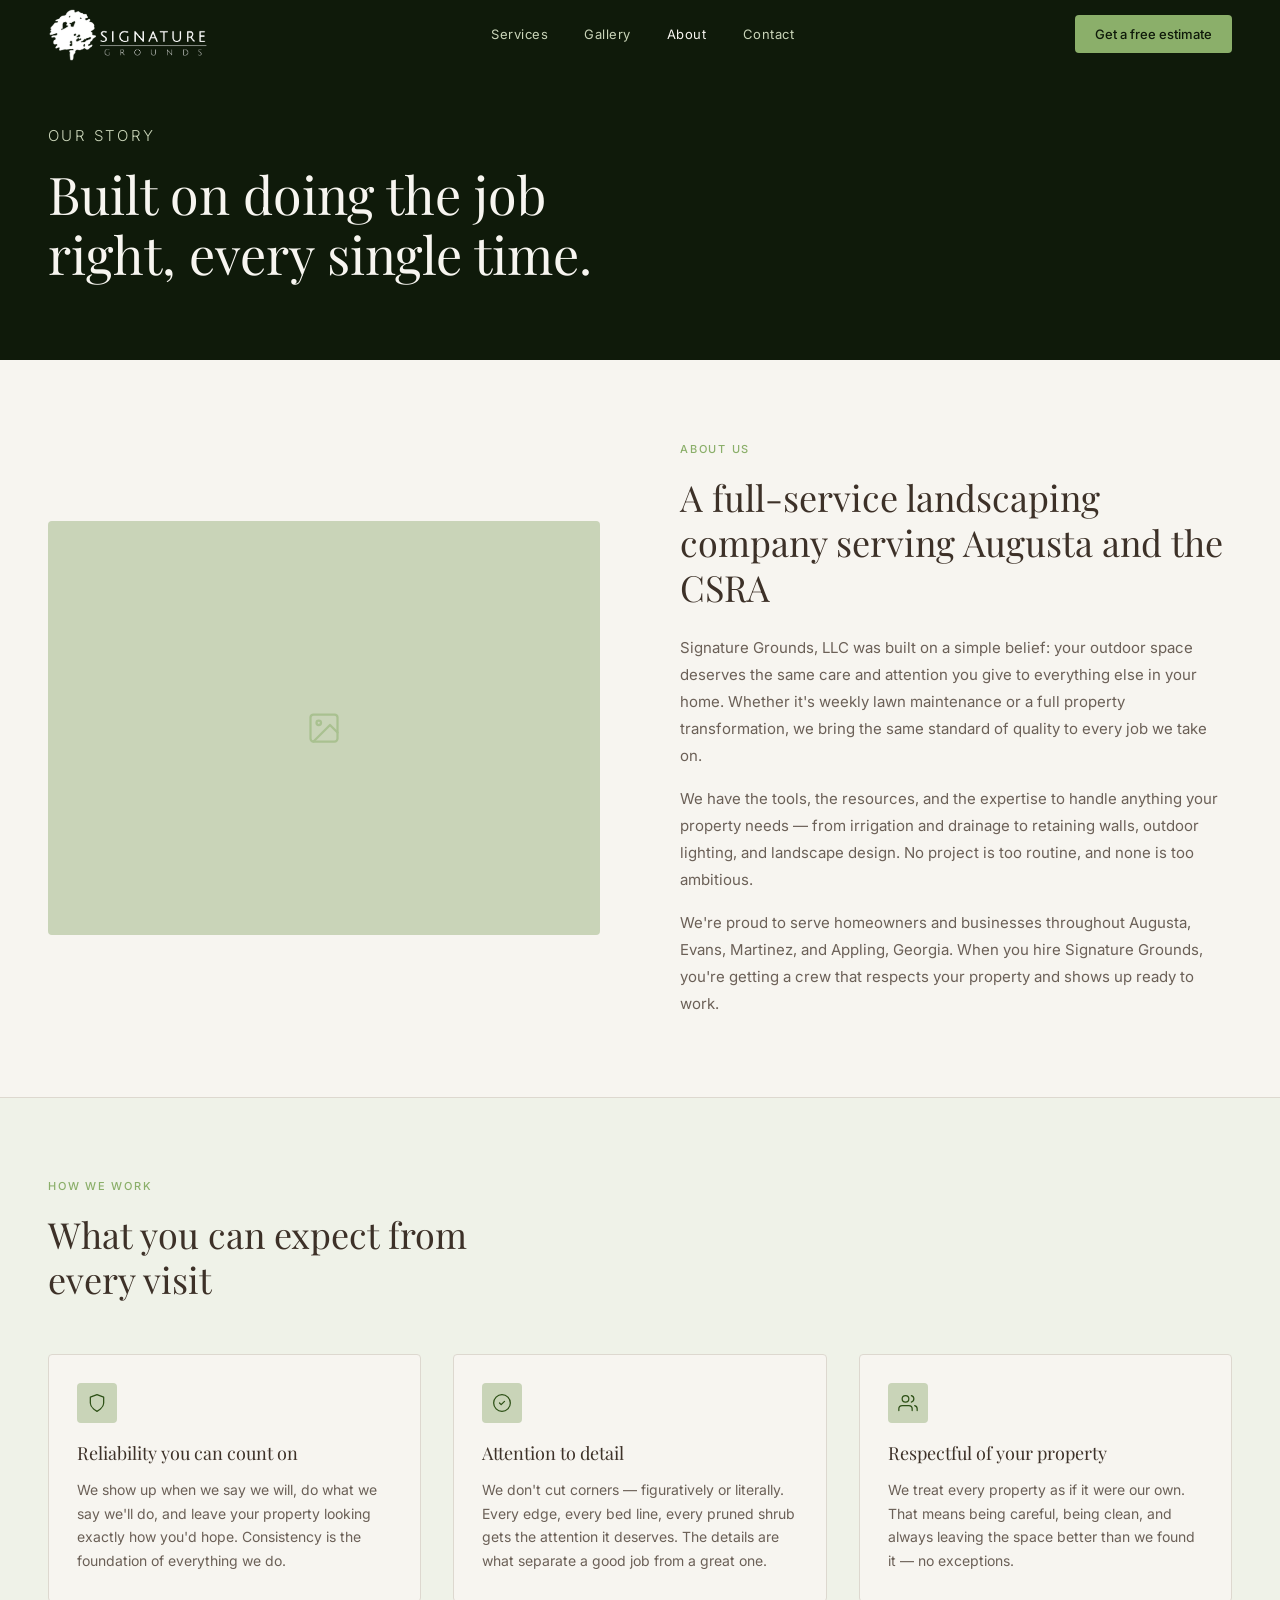
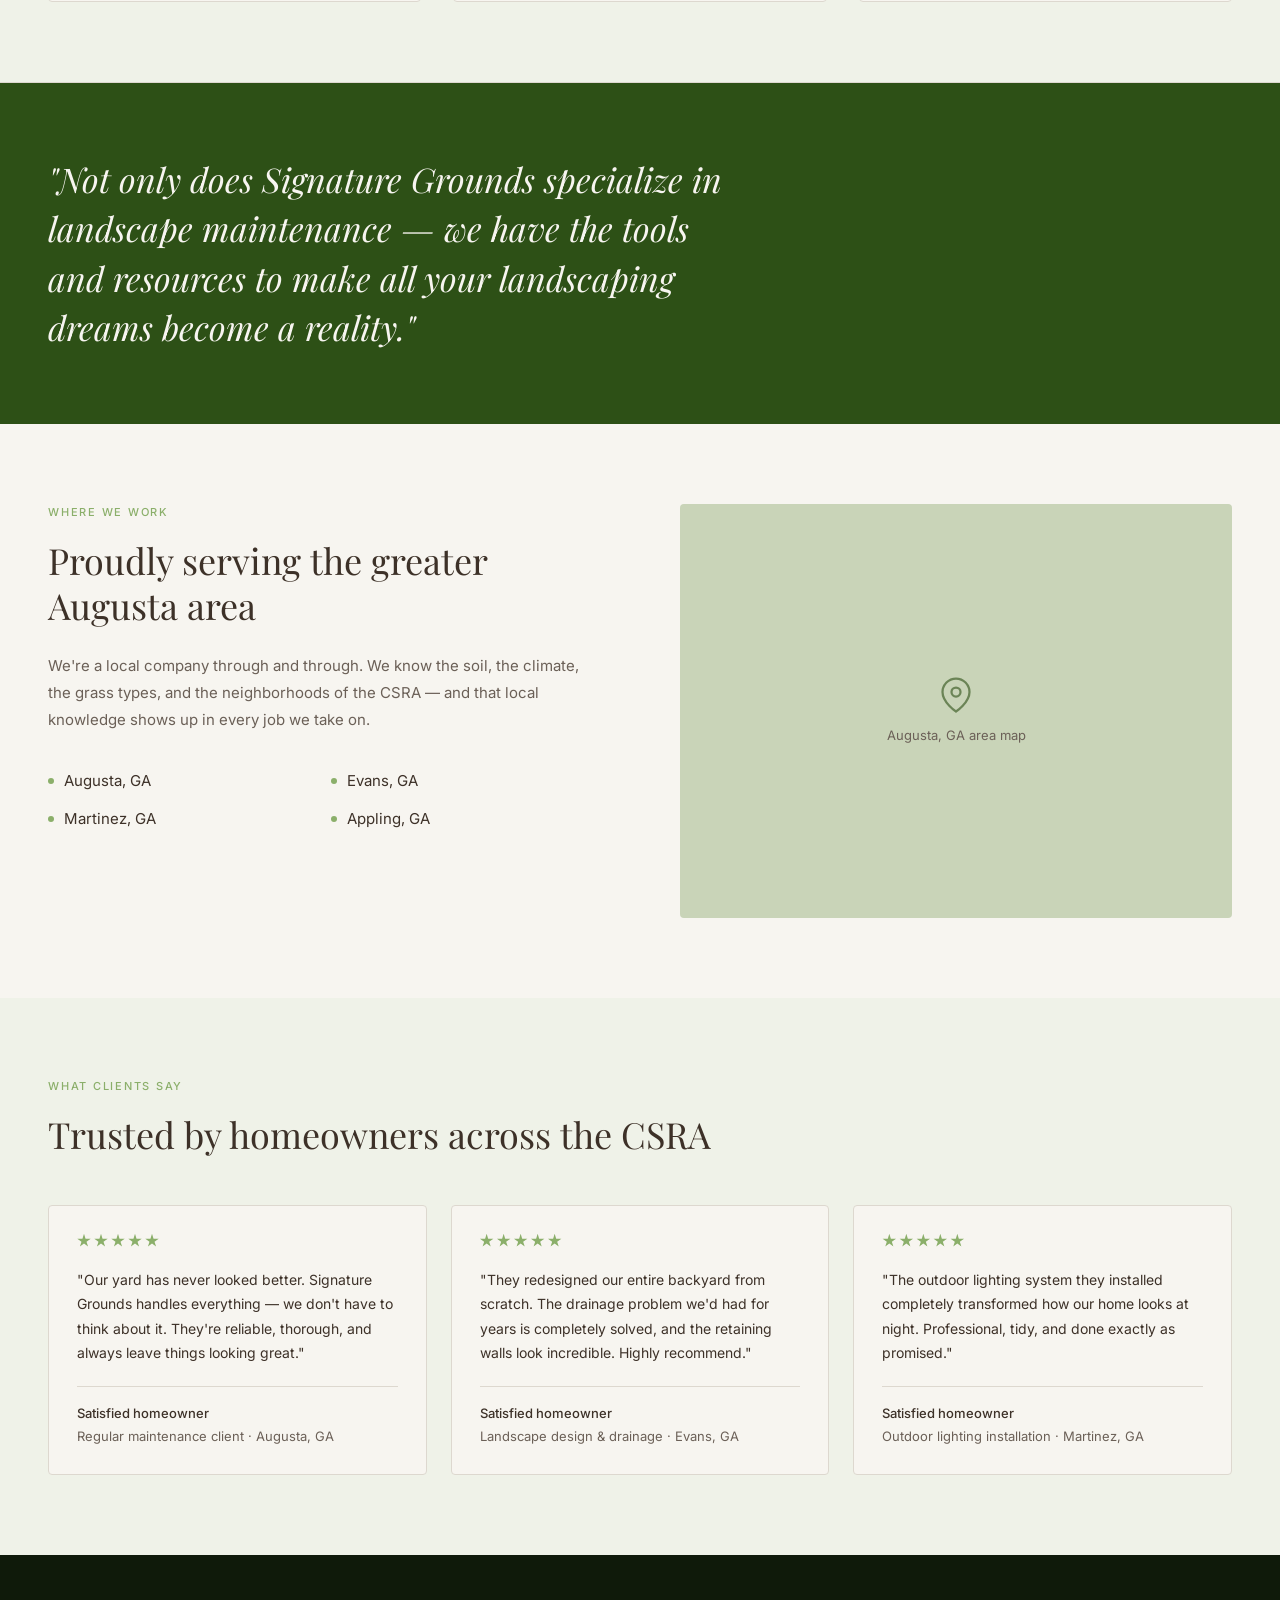
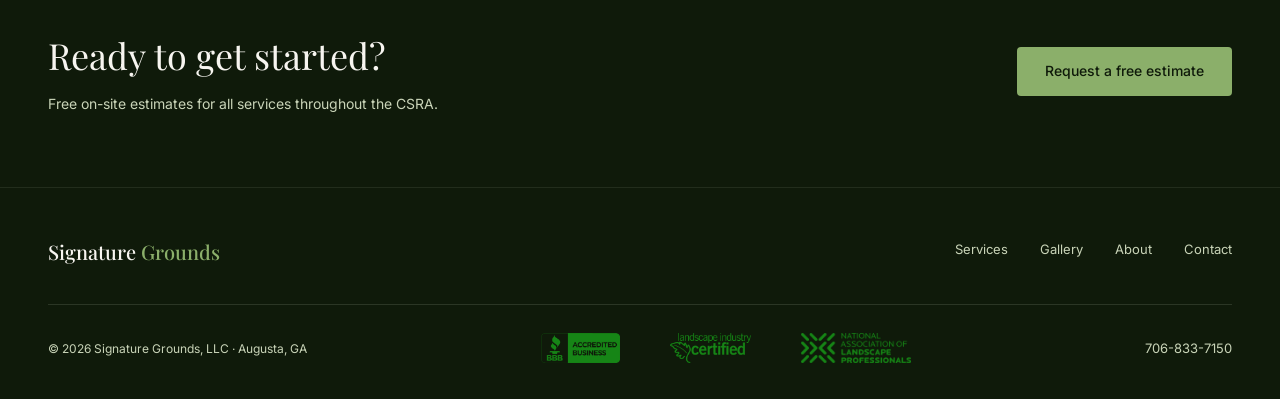
==== about.html @ cd261392 "Updated logo" ====
<!DOCTYPE html>
<html lang="en">
  <head>
    <meta charset="UTF-8" />
    <meta name="viewport" content="width=device-width, initial-scale=1.0" />
    <meta name="description" content="Learn about Signature Grounds LLC — a full-service landscaping company serving Augusta, Evans, Martinez, and Appling, GA." />
    <title>About — Signature Grounds, LLC</title>
    <link rel="preconnect" href="https://fonts.googleapis.com" />
    <link rel="preconnect" href="https://fonts.gstatic.com" crossorigin />
    <link href="https://fonts.googleapis.com/css2?family=Playfair+Display:wght@400;500;600&family=Inter:wght@300;400;500&display=swap" rel="stylesheet" />
    <link rel="stylesheet" href="styles/main.css" />
  </head>
  <body>

  <nav class="nav" aria-label="Main navigation">
    <a href="index.html" class="nav-logo"><img src="images/logo-v4.png" alt="Signature Grounds"></a>
    <ul class="nav-links">
      <li><a href="services.html">Services</a></li>
      <li><a href="gallery.html">Gallery</a></li>
      <li><a href="about.html" aria-current="page">About</a></li>
      <li><a href="contact.html">Contact</a></li>
    </ul>
    <a href="contact.html" class="nav-cta">Get a free estimate</a>
    <button class="nav-mobile-toggle" aria-label="Open menu">
      <span></span><span></span><span></span>
    </button>
  </nav>

  <header class="page-header">
    <p class="page-header-eyebrow">Our story</p>
    <h1>Built on doing the job right, every single time.</h1>
  </header>

  <main>

    <!-- INTRO -->
    <div class="intro-split">
      <!-- Replace with a real team or property photo -->
      <div class="intro-photo" aria-label="Signature Grounds team photo placeholder">
        <svg viewBox="0 0 24 24"><rect x="3" y="3" width="18" height="18" rx="2"/><circle cx="8.5" cy="8.5" r="1.5"/><path d="m21 15-5-5L5 21"/></svg>
      </div>
      <div class="intro-text">
        <p class="eyebrow">About us</p>
        <h2>A full-service landscaping company serving Augusta and the CSRA</h2>
        <p>Signature Grounds, LLC was built on a simple belief: your outdoor space deserves the same care and attention you give to everything else in your home. Whether it's weekly lawn maintenance or a full property transformation, we bring the same standard of quality to every job we take on.</p>
        <p>We have the tools, the resources, and the expertise to handle anything your property needs — from irrigation and drainage to retaining walls, outdoor lighting, and landscape design. No project is too routine, and none is too ambitious.</p>
        <p>We're proud to serve homeowners and businesses throughout Augusta, Evans, Martinez, and Appling, Georgia. When you hire Signature Grounds, you're getting a crew that respects your property and shows up ready to work.</p>
      </div>
    </div>

    <!-- VALUES -->
    <section class="values-section" aria-labelledby="values-title">
      <p class="values-eyebrow">How we work</p>
      <h2 class="values-title" id="values-title">What you can expect from every visit</h2>
      <div class="values-grid">
        <div class="value-card">
          <div class="value-icon" aria-hidden="true">
            <svg viewBox="0 0 24 24"><path d="M12 22s8-4 8-10V5l-8-3-8 3v7c0 6 8 10 8 10z"/></svg>
          </div>
          <h3 class="value-title">Reliability you can count on</h3>
          <p class="value-desc">We show up when we say we will, do what we say we'll do, and leave your property looking exactly how you'd hope. Consistency is the foundation of everything we do.</p>
        </div>
        <div class="value-card">
          <div class="value-icon" aria-hidden="true">
            <svg viewBox="0 0 24 24"><circle cx="12" cy="12" r="10"/><path d="m9 12 2 2 4-4"/></svg>
          </div>
          <h3 class="value-title">Attention to detail</h3>
          <p class="value-desc">We don't cut corners — figuratively or literally. Every edge, every bed line, every pruned shrub gets the attention it deserves. The details are what separate a good job from a great one.</p>
        </div>
        <div class="value-card">
          <div class="value-icon" aria-hidden="true">
            <svg viewBox="0 0 24 24"><path d="M17 21v-2a4 4 0 0 0-4-4H5a4 4 0 0 0-4 4v2"/><circle cx="9" cy="7" r="4"/><path d="M23 21v-2a4 4 0 0 0-3-3.87"/><path d="M16 3.13a4 4 0 0 1 0 7.75"/></svg>
          </div>
          <h3 class="value-title">Respectful of your property</h3>
          <p class="value-desc">We treat every property as if it were our own. That means being careful, being clean, and always leaving the space better than we found it — no exceptions.</p>
        </div>
      </div>
    </section>

    <!-- PULL QUOTE -->
    <div class="pull-quote">
      <blockquote>
        "Not only does Signature Grounds specialize in landscape maintenance — we have the tools and resources to make all your landscaping dreams become a reality."
      </blockquote>
    </div>

    <!-- SERVICE AREA -->
    <section class="area-section" aria-labelledby="area-title">
      <div>
        <p class="area-eyebrow">Where we work</p>
        <h2 class="area-title" id="area-title">Proudly serving the greater Augusta area</h2>
        <p class="area-body">We're a local company through and through. We know the soil, the climate, the grass types, and the neighborhoods of the CSRA — and that local knowledge shows up in every job we take on.</p>
        <ul class="area-list" aria-label="Service areas">
          <li><span class="area-dot" aria-hidden="true"></span>Augusta, GA</li>
          <li><span class="area-dot" aria-hidden="true"></span>Evans, GA</li>
          <li><span class="area-dot" aria-hidden="true"></span>Martinez, GA</li>
          <li><span class="area-dot" aria-hidden="true"></span>Appling, GA</li>
        </ul>
      </div>
      <!-- Replace with a real embedded Google Map or map image -->
      <div class="map-placeholder" aria-label="Service area map placeholder">
        <svg viewBox="0 0 24 24"><path d="M21 10c0 7-9 13-9 13s-9-6-9-13a9 9 0 0 1 18 0z"/><circle cx="12" cy="10" r="3"/></svg>
        <p>Augusta, GA area map</p>
      </div>
    </section>

    <!-- TESTIMONIALS -->
    <section class="testimonials-section" aria-labelledby="testimonials-title">
      <p class="testimonials-eyebrow">What clients say</p>
      <h2 class="testimonials-title" id="testimonials-title">Trusted by homeowners across the CSRA</h2>
      <div class="testimonials-grid">
        <article class="testimonial-card">
          <div class="testimonial-stars" aria-label="5 stars">
            <span class="star" aria-hidden="true"></span>
            <span class="star" aria-hidden="true"></span>
            <span class="star" aria-hidden="true"></span>
            <span class="star" aria-hidden="true"></span>
            <span class="star" aria-hidden="true"></span>
          </div>
          <p class="testimonial-quote">"Our yard has never looked better. Signature Grounds handles everything — we don't have to think about it. They're reliable, thorough, and always leave things looking great."</p>
          <div class="testimonial-attr">
            <strong>Satisfied homeowner</strong>
            Regular maintenance client · Augusta, GA
          </div>
        </article>
        <article class="testimonial-card">
          <div class="testimonial-stars" aria-label="5 stars">
            <span class="star" aria-hidden="true"></span>
            <span class="star" aria-hidden="true"></span>
            <span class="star" aria-hidden="true"></span>
            <span class="star" aria-hidden="true"></span>
            <span class="star" aria-hidden="true"></span>
          </div>
          <p class="testimonial-quote">"They redesigned our entire backyard from scratch. The drainage problem we'd had for years is completely solved, and the retaining walls look incredible. Highly recommend."</p>
          <div class="testimonial-attr">
            <strong>Satisfied homeowner</strong>
            Landscape design &amp; drainage · Evans, GA
          </div>
        </article>
        <article class="testimonial-card">
          <div class="testimonial-stars" aria-label="5 stars">
            <span class="star" aria-hidden="true"></span>
            <span class="star" aria-hidden="true"></span>
            <span class="star" aria-hidden="true"></span>
            <span class="star" aria-hidden="true"></span>
            <span class="star" aria-hidden="true"></span>
          </div>
          <p class="testimonial-quote">"The outdoor lighting system they installed completely transformed how our home looks at night. Professional, tidy, and done exactly as promised."</p>
          <div class="testimonial-attr">
            <strong>Satisfied homeowner</strong>
            Outdoor lighting installation · Martinez, GA
          </div>
        </article>
      </div>
    </section>

  </main>

  <div class="cta-strip">
    <div>
      <h2>Ready to get started?</h2>
      <p>Free on-site estimates for all services throughout the CSRA.</p>
    </div>
    <a href="contact.html" class="btn-primary">Request a free estimate</a>
  </div>

  <!-- FOOTER -->
  <footer>
    <div class="footer-top">
      <a href="index.html" class="footer-logo">Signature <span>Grounds</span></a>
      <ul class="footer-links">
        <li><a href="services.html">Services</a></li>
        <li><a href="gallery.html">Gallery</a></li>
        <li><a href="about.html">About</a></li>
        <li><a href="contact.html">Contact</a></li>
      </ul>
    </div>
    <div class="footer-bottom">
      <p class="footer-copy">© <span id="copyright-year">2026</span> Signature Grounds, LLC · Augusta, GA</p>
      <div class="footer-badges">
        <a href="http://www.bbb.org" target="_blank"><img src="images/accreditations/bbb-logo.png" alt="BBB Accredited Business"></a>
        <a href="https://www.landscapeprofessionals.org" target="_blank"><img src="images/accreditations/landscape-industry-certified-logo.png" alt="Landscape Industry Certified"></a>
        <a href="https://clca.org/certification-center/landscape-industry-certification" target="_blank"><img src="images/accreditations/national-landscape-logo.png" alt="National Association of Landscape Professionals"></a>
      </div>
      <a href="tel:7068337150" class="footer-phone">706-833-7150</a>
    </div>
  </footer>
  <script src="js/main.js"></script>
</body>
</html>
---- styles/main.css ----
/* ── RESET ── */
*, *::before, *::after { box-sizing: border-box; margin: 0; padding: 0; }

/* ── VARIABLES ── */
:root {
  --forest:     #0F1A0A;
  --green:      #2D5016;
  --sage:       #8BAF6A;
  --pale:       #C9D4B8;
  --warm-white: #F7F5F0;
  --bark:       #3D3128;
  --muted:      #6B6057;
  --border:     #DDD8CF;
  --surface:    #EFF2E8;
  --error:      #9B2C2C;
  --error-bg:   #FFF5F5;
}

/* ── BASE ── */
html {
  scroll-behavior: smooth;
}

body {
  font-family: 'Inter', sans-serif;
  background: var(--warm-white);
  color: var(--bark);
  font-size: 16px;
  line-height: 1.6;
  -webkit-font-smoothing: antialiased;
}

/* ── NAV ── */
.nav {
  background: var(--forest);
  display: flex;
  justify-content: space-between;
  align-items: center;
  padding: 0 48px;
  height: 68px;
  position: sticky;
  top: 0;
  z-index: 100;
}

.nav-logo {
  margin-top: 10px;
}

.nav-logo img {
  height: 60px;
}

.nav-logo span { color: var(--sage); }

.nav-links {
  display: flex;
  gap: 36px;
  list-style: none;
}

/* Hide nav links on mobile */
@media (max-width: 960px) {
  .nav-links {
    display: none;
  }
}

.nav-links a {
  font-size: 13px;
  font-weight: 400;
  color: var(--pale);
  text-decoration: none;
  letter-spacing: 0.04em;
  transition: color 0.2s;
}
.nav-links a:hover,
.nav-links a[aria-current="page"] { color: var(--warm-white); }

.nav-cta {
  font-family: 'Inter', sans-serif;
  font-size: 13px;
  font-weight: 500;
  color: var(--forest);
  background: var(--sage);
  border: none;
  border-radius: 4px;
  padding: 9px 20px;
  cursor: pointer;
  text-decoration: none;
  transition: background 0.2s;
}
.nav-cta:hover { background: var(--pale); }

.nav-mobile-toggle {
  display: none;
  background: none;
  border: none;
  cursor: pointer;
  padding: 4px;
}
.nav-mobile-toggle span {
  display: block;
  width: 22px;
  height: 1.5px;
  background: var(--warm-white);
  margin: 5px 0;
  transition: all 0.2s;
}

/* ── BUTTONS ── */
.btn-primary {
  display: inline-block;
  font-family: 'Inter', sans-serif;
  font-size: 14px;
  font-weight: 500;
  color: var(--forest);
  background: var(--sage);
  border: none;
  border-radius: 4px;
  padding: 13px 28px;
  cursor: pointer;
  text-decoration: none;
  transition: background 0.2s;
  flex-shrink: 0;
}
.btn-primary:hover { background: var(--pale); }

.btn-ghost {
  display: inline-block;
  font-family: 'Inter', sans-serif;
  font-size: 14px;
  font-weight: 400;
  color: var(--pale);
  background: transparent;
  border: 1px solid rgba(201,212,184,0.35);
  border-radius: 4px;
  padding: 12px 28px;
  cursor: pointer;
  text-decoration: none;
  transition: border-color 0.2s, color 0.2s;
}
.btn-ghost:hover { border-color: var(--pale); color: var(--warm-white); }

/* ── PAGE HEADER ── */
.page-header {
  background: var(--forest);
  padding: 56px 48px 60px;
}
.page-header-eyebrow {
  font-size: 11px;
  font-weight: 500;
  letter-spacing: 0.16em;
  color: var(--sage);
  text-transform: uppercase;
  margin-bottom: 16px;
}
.page-header h1 {
  font-family: 'Playfair Display', serif;
  font-size: clamp(32px, 5vw, 52px);
  font-weight: 400;
  color: var(--warm-white);
  line-height: 1.15;
  max-width: 560px;
  margin-bottom: 16px;
}
.page-header p {
  font-size: 15px;
  font-weight: 300;
  color: var(--pale);
  max-width: 480px;
}

/* ── CTA STRIP ── */
.cta-strip {
  background: var(--forest);
  padding: 72px 48px;
  display: flex;
  justify-content: space-between;
  align-items: center;
  gap: 40px;
  flex-wrap: wrap;
}
.cta-strip h2,
.cta-strip-text h2 {
  font-family: 'Playfair Display', serif;
  font-size: clamp(24px, 3vw, 36px);
  font-weight: 400;
  color: var(--warm-white);
  margin-bottom: 8px;
}
.cta-strip p,
.cta-strip-text p { font-size: 14px; color: var(--pale); }

/* ── FOOTER ── */
footer {
  background: var(--forest);
  padding: 48px 48px 36px;
  border-top: 1px solid rgba(201,212,184,0.1);
}
.footer-top {
  display: flex;
  justify-content: space-between;
  align-items: flex-start;
  padding-bottom: 36px;
  border-bottom: 1px solid rgba(201,212,184,0.15);
  margin-bottom: 28px;
}
.footer-logo {
  font-family: 'Playfair Display', serif;
  font-size: 20px;
  font-weight: 500;
  color: var(--warm-white);
  text-decoration: none;
}
.footer-logo span { color: var(--sage); }
.footer-links { display: flex; gap: 32px; list-style: none; }
.footer-links a { font-size: 13px; color: var(--pale); text-decoration: none; transition: color 0.2s; }
.footer-links a:hover { color: var(--warm-white); }
.footer-bottom { display: flex; justify-content: space-between; align-items: center; }
.footer-copy { font-size: 12px; color: var(--pale); }
.footer-phone { font-size: 13px; color: var(--pale); text-decoration: none; }
.footer-phone:hover { color: var(--warm-white); }
.footer-badges { display: flex; align-items: center; gap: 50px; }
.footer-badges a { display: inline-flex; transition: filter 0.2s; }
.footer-badges a:hover { filter: brightness(1.25); }
.footer-badges img { height: 30px; width: auto; }


/* ════════════════════════════════════════
   INDEX PAGE
   ════════════════════════════════════════ */

/* ── HERO ── */
.hero {
  background: var(--forest);
  padding: 80px 48px 88px;
  position: relative;
  overflow: hidden;
}
.hero::before {
  content: '';
  position: absolute;
  inset: 0;
  background: url('../images/hero-bg.jpg') center / cover no-repeat;
  opacity: 0.75;
}
.hero::after {
  content: '';
  position: absolute;
  inset: 0;
  background: radial-gradient(ellipse at 80% 50%, rgba(45,80,22,0.35) 0%, transparent 70%);
  pointer-events: none;
}
.hero-inner {
  max-width: 700px;
  position: relative;
  z-index: 1;
}
.hero-eyebrow {
  font-size: 11px;
  font-weight: 500;
  letter-spacing: 0.16em;
  color: var(--sage);
  text-transform: uppercase;
  margin-bottom: 24px;
}
.hero-headline {
  font-family: 'Playfair Display', serif;
  font-size: clamp(40px, 6vw, 68px);
  font-weight: 400;
  line-height: 1.1;
  color: var(--warm-white);
  margin-bottom: 28px;
}
.hero-headline em {
  font-style: italic;
  color: var(--sage);
}
.hero-sub {
  font-size: 16px;
  font-weight: 300;
  color: var(--pale);
  max-width: 480px;
  line-height: 1.7;
  margin-bottom: 40px;
}
.hero-actions {
  display: flex;
  gap: 14px;
  flex-wrap: wrap;
  align-items: center;
}

/* ── STATS BAR ── */
.stats-bar {
  display: grid;
  grid-template-columns: repeat(3, 1fr);
  border-bottom: 1px solid var(--border);
}
.stat {
  padding: 28px 48px;
  border-right: 1px solid var(--border);
}
.stat:last-child { border-right: none; }
.stat-number {
  font-family: 'Playfair Display', serif;
  font-size: 36px;
  font-weight: 400;
  color: var(--green);
  line-height: 1;
  margin-bottom: 4px;
}
.stat-label {
  font-size: 13px;
  color: var(--muted);
  letter-spacing: 0.02em;
}

/* ── SECTION ── */
.section { padding: 80px 48px; }
.section-eyebrow {
  font-size: 11px;
  font-weight: 500;
  letter-spacing: 0.16em;
  color: var(--sage);
  text-transform: uppercase;
  margin-bottom: 12px;
}
.section-title {
  font-family: 'Playfair Display', serif;
  font-size: clamp(28px, 4vw, 40px);
  font-weight: 400;
  color: var(--bark);
  line-height: 1.2;
  margin-bottom: 48px;
}

/* ── SERVICES GRID (home page cards) ── */
.services-grid {
  display: grid;
  grid-template-columns: repeat(4, 1fr);
  gap: 1px;
  background: var(--border);
  border: 1px solid var(--border);
}
.service-card {
  background: var(--warm-white);
  padding: 32px 28px;
  text-decoration: none;
  display: flex;
  flex-direction: column;
  gap: 12px;
  transition: background 0.2s;
  position: relative;
  overflow: hidden;
}
.service-card:hover { background: #EFF2E8; }
.service-card:hover .service-arrow { transform: translateX(4px); }
.service-icon {
  width: 44px;
  height: 44px;
  background: var(--pale);
  border-radius: 4px;
  display: flex;
  align-items: center;
  justify-content: center;
  flex-shrink: 0;
}
.service-icon svg {
  width: 22px;
  height: 22px;
  stroke: var(--green);
  fill: none;
  stroke-width: 1.5;
  stroke-linecap: round;
  stroke-linejoin: round;
}
.service-name {
  font-family: 'Playfair Display', serif;
  font-size: 17px;
  font-weight: 400;
  color: var(--bark);
  line-height: 1.3;
}
.service-desc {
  font-size: 13px;
  color: var(--muted);
  line-height: 1.6;
  flex: 1;
}
.service-link {
  font-size: 12px;
  font-weight: 500;
  color: var(--green);
  letter-spacing: 0.05em;
  display: flex;
  align-items: center;
  gap: 6px;
  margin-top: 8px;
}
.service-arrow {
  display: inline-block;
  transition: transform 0.2s;
}

/* ── DIVIDER ── */
.divider {
  height: 1px;
  background: var(--border);
  margin: 0 48px;
}

/* ── ABOUT STRIP ── */
.about-strip {
  padding: 80px 48px;
  display: grid;
  grid-template-columns: 1fr 1fr;
  gap: 80px;
  align-items: center;
}
.about-strip p {
  font-size: 15px;
  color: var(--muted);
  line-height: 1.8;
  margin-bottom: 16px;
}
.about-strip p:last-of-type { margin-bottom: 0; }
.about-photo-grid {
  display: grid;
  grid-template-columns: 1fr 1fr;
  gap: 10px;
}
.about-photo-grid .photo-placeholder {
  background: var(--pale);
  border-radius: 4px;
  aspect-ratio: 4/3;
  display: flex;
  align-items: center;
  justify-content: center;
}
.about-photo-grid .photo-placeholder:first-child {
  grid-column: span 2;
  aspect-ratio: 16/7;
}
.about-photo-grid .photo-placeholder svg {
  width: 28px; height: 28px;
  stroke: var(--sage); fill: none;
  stroke-width: 1.5; opacity: 0.6;
  stroke-linecap: round; stroke-linejoin: round;
}

/* ── TESTIMONIAL (homepage) ── */
.testimonial {
  background: var(--green);
  padding: 72px 48px;
}
.testimonial-inner { max-width: 680px; }
.testimonial blockquote {
  font-family: 'Playfair Display', serif;
  font-size: clamp(22px, 3vw, 30px);
  font-weight: 400;
  color: var(--warm-white);
  line-height: 1.45;
  margin-bottom: 28px;
}
.testimonial .testimonial-attr {
  font-size: 13px;
  color: var(--pale);
  letter-spacing: 0.04em;
}
.testimonial .testimonial-attr strong {
  color: var(--warm-white);
  font-weight: 500;
}

/* ── AREA SECTION ── */
.area-section {
  padding: 80px 48px;
  display: grid;
  grid-template-columns: 1fr 1fr;
  gap: 80px;
  align-items: start;
}
.area-list {
  list-style: none;
  display: grid;
  grid-template-columns: 1fr 1fr;
  gap: 14px;
  margin-top: 32px;
}
.area-list li {
  font-size: 15px;
  color: var(--bark);
  display: flex;
  align-items: center;
  gap: 10px;
}
.area-dot {
  width: 6px;
  height: 6px;
  background: var(--sage);
  border-radius: 50%;
  flex-shrink: 0;
}
.area-cta {
  background: var(--pale);
  border-radius: 4px;
  padding: 32px;
  margin-top: 32px;
}
.area-cta p {
  font-size: 14px;
  color: var(--muted);
  margin-bottom: 20px;
  line-height: 1.7;
}
.contact-detail {
  display: flex;
  align-items: center;
  gap: 10px;
  font-size: 14px;
  color: var(--bark);
  margin-bottom: 10px;
  text-decoration: none;
}
.contact-detail:hover { color: var(--green); }
.contact-detail svg {
  width: 16px; height: 16px;
  stroke: var(--sage); fill: none;
  stroke-width: 2; stroke-linecap: round; stroke-linejoin: round;
  flex-shrink: 0;
}


/* ════════════════════════════════════════
   ABOUT PAGE
   ════════════════════════════════════════ */

/* ── INTRO SPLIT ── */
.intro-split {
  display: grid;
  grid-template-columns: 1fr 1fr;
  gap: 80px;
  padding: 80px 48px;
  align-items: center;
  border-bottom: 1px solid var(--border);
}
.intro-photo {
  background: var(--pale);
  border-radius: 4px;
  aspect-ratio: 4/3;
  display: flex;
  align-items: center;
  justify-content: center;
}
.intro-photo svg {
  width: 36px; height: 36px;
  stroke: var(--sage); fill: none;
  stroke-width: 1.5; opacity: 0.5;
  stroke-linecap: round; stroke-linejoin: round;
}
.intro-text .eyebrow {
  font-size: 11px;
  font-weight: 500;
  letter-spacing: 0.16em;
  color: var(--sage);
  text-transform: uppercase;
  margin-bottom: 16px;
}
.intro-text h2 {
  font-family: 'Playfair Display', serif;
  font-size: clamp(26px, 3.5vw, 36px);
  font-weight: 400;
  color: var(--bark);
  line-height: 1.25;
  margin-bottom: 24px;
}
.intro-text p {
  font-size: 15px;
  color: var(--muted);
  line-height: 1.8;
  margin-bottom: 16px;
}
.intro-text p:last-of-type { margin-bottom: 0; }

/* ── VALUES ── */
.values-section {
  padding: 80px 48px;
  background: var(--surface);
  border-bottom: 1px solid var(--border);
}
.values-eyebrow {
  font-size: 11px;
  font-weight: 500;
  letter-spacing: 0.16em;
  color: var(--sage);
  text-transform: uppercase;
  margin-bottom: 16px;
}
.values-title {
  font-family: 'Playfair Display', serif;
  font-size: clamp(26px, 3.5vw, 36px);
  font-weight: 400;
  color: var(--bark);
  line-height: 1.25;
  margin-bottom: 52px;
  max-width: 480px;
}
.values-grid {
  display: grid;
  grid-template-columns: repeat(3, 1fr);
  gap: 32px;
}
.value-card {
  background: var(--warm-white);
  border: 1px solid var(--border);
  border-radius: 4px;
  padding: 28px;
}
.value-icon {
  width: 40px;
  height: 40px;
  background: var(--pale);
  border-radius: 4px;
  display: flex;
  align-items: center;
  justify-content: center;
  margin-bottom: 16px;
}
.value-icon svg {
  width: 20px; height: 20px;
  stroke: var(--green); fill: none;
  stroke-width: 1.5;
  stroke-linecap: round; stroke-linejoin: round;
}
.value-title {
  font-family: 'Playfair Display', serif;
  font-size: 18px;
  font-weight: 400;
  color: var(--bark);
  margin-bottom: 10px;
}
.value-desc {
  font-size: 14px;
  color: var(--muted);
  line-height: 1.7;
}

/* ── PULL QUOTE ── */
.pull-quote {
  background: var(--green);
  padding: 72px 48px;
}
.pull-quote blockquote {
  font-family: 'Playfair Display', serif;
  font-size: clamp(22px, 3vw, 34px);
  font-weight: 400;
  font-style: italic;
  color: var(--warm-white);
  line-height: 1.45;
  max-width: 680px;
}

/* ── AREA SECTION (about) ── */
.area-eyebrow {
  font-size: 11px;
  font-weight: 500;
  letter-spacing: 0.16em;
  color: var(--sage);
  text-transform: uppercase;
  margin-bottom: 16px;
}
.area-title {
  font-family: 'Playfair Display', serif;
  font-size: clamp(26px, 3.5vw, 36px);
  font-weight: 400;
  color: var(--bark);
  line-height: 1.25;
  margin-bottom: 24px;
}
.area-body {
  font-size: 15px;
  color: var(--muted);
  line-height: 1.8;
  margin-bottom: 36px;
}
.map-placeholder {
  background: var(--pale);
  border-radius: 4px;
  aspect-ratio: 4/3;
  display: flex;
  flex-direction: column;
  align-items: center;
  justify-content: center;
  gap: 12px;
}
.map-placeholder svg {
  width: 36px; height: 36px;
  stroke: var(--green); fill: none;
  stroke-width: 1.5; opacity: 0.6;
  stroke-linecap: round; stroke-linejoin: round;
}
.map-placeholder p {
  font-size: 13px;
  color: var(--muted);
}

/* ── TESTIMONIALS GRID (about) ── */
.testimonials-section {
  padding: 80px 48px;
  background: var(--surface);
}
.testimonials-eyebrow {
  font-size: 11px;
  font-weight: 500;
  letter-spacing: 0.16em;
  color: var(--sage);
  text-transform: uppercase;
  margin-bottom: 16px;
}
.testimonials-title {
  font-family: 'Playfair Display', serif;
  font-size: clamp(26px, 3.5vw, 36px);
  font-weight: 400;
  color: var(--bark);
  line-height: 1.25;
  margin-bottom: 48px;
}
.testimonials-grid {
  display: grid;
  grid-template-columns: repeat(3, 1fr);
  gap: 24px;
}
.testimonial-card {
  background: var(--warm-white);
  border: 1px solid var(--border);
  border-radius: 4px;
  padding: 28px;
  display: flex;
  flex-direction: column;
  gap: 20px;
}
.testimonial-stars { display: flex; gap: 3px; }
.star {
  width: 14px; height: 14px;
  background: var(--sage);
  clip-path: polygon(50% 0%, 61% 35%, 98% 35%, 68% 57%, 79% 91%, 50% 70%, 21% 91%, 32% 57%, 2% 35%, 39% 35%);
}
.testimonial-quote {
  font-size: 14px;
  color: var(--bark);
  line-height: 1.75;
  flex: 1;
}
.testimonial-card .testimonial-attr {
  border-top: 1px solid var(--border);
  padding-top: 16px;
  font-size: 13px;
  color: var(--muted);
}
.testimonial-card .testimonial-attr strong {
  display: block;
  color: var(--bark);
  font-weight: 500;
  margin-bottom: 2px;
}


/* ════════════════════════════════════════
   CONTACT PAGE
   ════════════════════════════════════════ */

.contact-layout {
  display: grid;
  grid-template-columns: 1fr 420px;
  gap: 0;
  min-height: 600px;
}
.form-side {
  padding: 64px 56px 80px 48px;
  border-right: 1px solid var(--border);
}
.form-eyebrow {
  font-size: 11px;
  font-weight: 500;
  letter-spacing: 0.16em;
  color: var(--sage);
  text-transform: uppercase;
  margin-bottom: 16px;
}
.form-title {
  font-family: 'Playfair Display', serif;
  font-size: clamp(24px, 3vw, 32px);
  font-weight: 400;
  color: var(--bark);
  line-height: 1.25;
  margin-bottom: 40px;
}
.form-row {
  display: grid;
  grid-template-columns: 1fr 1fr;
  gap: 20px;
}
.field {
  display: flex;
  flex-direction: column;
  gap: 7px;
  margin-bottom: 24px;
}
.field.full { grid-column: span 2; }
label {
  font-size: 13px;
  font-weight: 500;
  color: var(--bark);
  letter-spacing: 0.02em;
}
label .required {
  color: var(--sage);
  margin-left: 2px;
}
input[type="text"],
input[type="email"],
input[type="tel"],
select,
textarea {
  font-family: 'Inter', sans-serif;
  font-size: 14px;
  color: var(--bark);
  background: var(--warm-white);
  border: 1px solid var(--border);
  border-radius: 4px;
  padding: 11px 14px;
  transition: border-color 0.2s, box-shadow 0.2s;
  appearance: none;
  -webkit-appearance: none;
  width: 100%;
}
input[type="text"]:focus,
input[type="email"]:focus,
input[type="tel"]:focus,
select:focus,
textarea:focus {
  outline: none;
  border-color: var(--sage);
  box-shadow: 0 0 0 3px rgba(139,175,106,0.18);
}
input::placeholder, textarea::placeholder { color: var(--muted); opacity: 0.7; }
select {
  background-image: url("data:image/svg+xml,%3Csvg xmlns='http://www.w3.org/2000/svg' width='12' height='12' viewBox='0 0 24 24' fill='none' stroke='%236B6057' stroke-width='2' stroke-linecap='round' stroke-linejoin='round'%3E%3Cpolyline points='6 9 12 15 18 9'%3E%3C/polyline%3E%3C/svg%3E");
  background-repeat: no-repeat;
  background-position: right 14px center;
  padding-right: 36px;
  cursor: pointer;
}
textarea { resize: vertical; min-height: 120px; line-height: 1.6; }
.field-hint {
  font-size: 12px;
  color: var(--muted);
  margin-top: -4px;
}
.field-error {
  font-size: 12px;
  color: var(--error);
  display: none;
}
.field.invalid input,
.field.invalid select,
.field.invalid textarea { border-color: var(--error); }
.field.invalid .field-error { display: block; }
.checkbox-group {
  display: grid;
  grid-template-columns: 1fr 1fr;
  gap: 10px;
  margin-bottom: 24px;
}
.checkbox-label {
  display: flex;
  align-items: center;
  gap: 10px;
  font-size: 14px;
  color: var(--bark);
  cursor: pointer;
  user-select: none;
}
.checkbox-label input[type="checkbox"] {
  width: 16px;
  height: 16px;
  border: 1px solid var(--border);
  border-radius: 2px;
  background: var(--warm-white);
  appearance: none;
  -webkit-appearance: none;
  cursor: pointer;
  flex-shrink: 0;
  transition: background 0.15s, border-color 0.15s;
  position: relative;
}
.checkbox-label input[type="checkbox"]:checked {
  background: var(--green);
  border-color: var(--green);
}
.checkbox-label input[type="checkbox"]:checked::after {
  content: '';
  position: absolute;
  left: 4px;
  top: 1px;
  width: 5px;
  height: 9px;
  border: 2px solid #fff;
  border-top: none;
  border-left: none;
  transform: rotate(45deg);
}
.checkbox-label input[type="checkbox"]:focus {
  outline: none;
  box-shadow: 0 0 0 3px rgba(139,175,106,0.18);
}
.submit-row {
  display: flex;
  align-items: center;
  gap: 20px;
  margin-top: 8px;
  flex-wrap: wrap;
}
.btn-submit {
  font-family: 'Inter', sans-serif;
  font-size: 14px;
  font-weight: 500;
  color: var(--forest);
  background: var(--sage);
  border: none;
  border-radius: 4px;
  padding: 13px 32px;
  cursor: pointer;
  transition: background 0.2s;
}
.btn-submit:hover { background: var(--pale); }
.btn-submit:disabled { opacity: 0.6; cursor: not-allowed; }
.form-note {
  font-size: 12px;
  color: var(--muted);
  line-height: 1.5;
}
.form-success {
  display: none;
  padding: 28px;
  background: var(--surface);
  border: 1px solid var(--pale);
  border-radius: 4px;
  margin-top: 32px;
}
.form-success.visible { display: block; }
.form-success h3 {
  font-family: 'Playfair Display', serif;
  font-size: 20px;
  font-weight: 400;
  color: var(--green);
  margin-bottom: 8px;
}
.form-success p { font-size: 14px; color: var(--muted); }
.info-side {
  padding: 64px 48px 80px 52px;
  background: var(--surface);
}
.info-block { margin-bottom: 48px; }
.info-block:last-child { margin-bottom: 0; }
.info-label {
  font-size: 11px;
  font-weight: 500;
  letter-spacing: 0.16em;
  color: var(--sage);
  text-transform: uppercase;
  margin-bottom: 16px;
}
.contact-item {
  display: flex;
  align-items: flex-start;
  gap: 12px;
  margin-bottom: 16px;
  text-decoration: none;
}
.contact-item:last-child { margin-bottom: 0; }
.contact-icon {
  width: 36px;
  height: 36px;
  background: var(--pale);
  border-radius: 4px;
  display: flex;
  align-items: center;
  justify-content: center;
  flex-shrink: 0;
  margin-top: 1px;
}
.contact-icon svg {
  width: 16px; height: 16px;
  stroke: var(--green); fill: none;
  stroke-width: 2;
  stroke-linecap: round; stroke-linejoin: round;
}
.contact-item-text strong {
  display: block;
  font-size: 14px;
  font-weight: 500;
  color: var(--bark);
  margin-bottom: 2px;
}
.contact-item-text span { font-size: 13px; color: var(--muted); }
a.contact-item .contact-item-text strong { color: var(--green); }
a.contact-item:hover .contact-item-text strong { color: var(--bark); }
.hours-table { width: 100%; border-collapse: collapse; }
.hours-table tr { border-bottom: 1px solid var(--border); }
.hours-table tr:last-child { border-bottom: none; }
.hours-table td { font-size: 13px; padding: 9px 0; color: var(--bark); }
.hours-table td:last-child { text-align: right; color: var(--muted); }
.area-tags { display: flex; flex-wrap: wrap; gap: 8px; }
.area-tag {
  font-size: 12px;
  color: var(--green);
  background: var(--pale);
  border-radius: 20px;
  padding: 5px 14px;
}


/* ════════════════════════════════════════
   GALLERY PAGE
   ════════════════════════════════════════ */

.filter-bar {
  background: var(--green);
  padding: 0 48px;
  display: flex;
  gap: 0;
  overflow-x: auto;
  -webkit-overflow-scrolling: touch;
}
.filter-btn {
  font-family: 'Inter', sans-serif;
  font-size: 13px;
  color: var(--pale);
  background: none;
  border: none;
  border-bottom: 2px solid transparent;
  padding: 15px 20px;
  cursor: pointer;
  white-space: nowrap;
  transition: color 0.2s, border-color 0.2s;
}
.filter-btn:hover { color: var(--warm-white); }
.filter-btn.active {
  color: var(--warm-white);
  border-bottom-color: var(--sage);
}
.gallery-section { padding: 64px 48px 80px; }
.gallery-group { margin-bottom: 72px; }
.gallery-group:last-child { margin-bottom: 0; }
.gallery-group-label {
  font-size: 11px;
  font-weight: 500;
  letter-spacing: 0.16em;
  color: var(--sage);
  text-transform: uppercase;
  margin-bottom: 24px;
  padding-bottom: 12px;
  border-bottom: 1px solid var(--border);
}
.photo-grid {
  columns: 3;
  column-gap: 12px;
}
.photo-item {
  break-inside: avoid;
  margin-bottom: 12px;
  position: relative;
  overflow: hidden;
  border-radius: 4px;
  cursor: pointer;
}
.photo-item:hover .photo-overlay { opacity: 1; }
.photo-grid .photo-placeholder {
  background: var(--pale);
  width: 100%;
  display: flex;
  align-items: center;
  justify-content: center;
}
.photo-grid .photo-placeholder svg {
  width: 28px; height: 28px;
  stroke: var(--sage); fill: none;
  stroke-width: 1.5; opacity: 0.5;
  stroke-linecap: round; stroke-linejoin: round;
}
.photo-item:nth-child(3n+1) .photo-placeholder { aspect-ratio: 4/3; }
.photo-item:nth-child(3n+2) .photo-placeholder { aspect-ratio: 3/4; }
.photo-item:nth-child(3n)   .photo-placeholder { aspect-ratio: 1/1; }
.photo-overlay {
  position: absolute;
  inset: 0;
  background: rgba(15, 26, 10, 0.55);
  display: flex;
  align-items: flex-end;
  padding: 16px;
  opacity: 0;
  transition: opacity 0.25s;
}
.photo-caption {
  font-size: 12px;
  color: var(--pale);
  line-height: 1.4;
}
.lightbox {
  display: none;
  position: fixed;
  inset: 0;
  background: rgba(10, 15, 8, 0.92);
  z-index: 200;
  align-items: center;
  justify-content: center;
  padding: 24px;
}
.lightbox.open { display: flex; }
.lightbox-inner {
  max-width: 860px;
  width: 100%;
  position: relative;
}
.lightbox-img {
  width: 100%;
  border-radius: 4px;
  display: block;
  background: var(--pale);
  aspect-ratio: 16/9;
}
.lightbox-close {
  position: absolute;
  top: -40px;
  right: 0;
  background: none;
  border: none;
  color: var(--pale);
  font-size: 28px;
  cursor: pointer;
  line-height: 1;
  padding: 4px 8px;
}
.lightbox-close:hover { color: var(--warm-white); }


/* ════════════════════════════════════════
   SERVICES PAGE
   ════════════════════════════════════════ */

.service-nav {
  background: var(--green);
  padding: 0 48px;
  overflow-x: auto;
  -webkit-overflow-scrolling: touch;
  white-space: nowrap;
}
.service-nav-list { display: flex; list-style: none; gap: 0; }
.service-nav-list a {
  display: block;
  font-size: 13px;
  font-weight: 400;
  color: var(--pale);
  text-decoration: none;
  padding: 16px 20px;
  border-bottom: 2px solid transparent;
  transition: color 0.2s, border-color 0.2s;
  white-space: nowrap;
}
.service-nav-list a:hover {
  color: var(--warm-white);
  border-bottom-color: var(--sage);
}
.service-section {
  padding: 80px 48px;
  border-bottom: 1px solid var(--border);
  display: grid;
  grid-template-columns: 340px 1fr;
  gap: 72px;
  align-items: start;
}
.service-section:last-of-type { border-bottom: none; }
.service-section:nth-child(even) { background: var(--surface); }
.service-meta { position: sticky; top: 88px; }
.service-number {
  font-family: 'Playfair Display', serif;
  font-size: 72px;
  font-weight: 400;
  color: var(--pale);
  line-height: 1;
  margin-bottom: 8px;
}
.service-section-eyebrow {
  font-size: 11px;
  font-weight: 500;
  letter-spacing: 0.16em;
  color: var(--sage);
  text-transform: uppercase;
  margin-bottom: 12px;
}
.service-section h2 {
  font-family: 'Playfair Display', serif;
  font-size: clamp(24px, 3vw, 32px);
  font-weight: 400;
  color: var(--bark);
  line-height: 1.25;
  margin-bottom: 16px;
}
.service-section-lead {
  font-size: 15px;
  color: var(--muted);
  line-height: 1.75;
}
.service-body { display: flex; flex-direction: column; gap: 32px; }
.service-body p { font-size: 15px; color: var(--muted); line-height: 1.8; }
.service-body strong { color: var(--bark); font-weight: 500; }
.service-list {
  list-style: none;
  display: flex;
  flex-direction: column;
  gap: 10px;
}
.service-list li {
  font-size: 14px;
  color: var(--bark);
  display: flex;
  align-items: flex-start;
  gap: 12px;
  padding: 12px 16px;
  background: var(--warm-white);
  border-radius: 4px;
  border: 1px solid var(--border);
}
.list-dot {
  width: 6px;
  height: 6px;
  background: var(--sage);
  border-radius: 50%;
  flex-shrink: 0;
  margin-top: 5px;
}
.service-callout {
  background: var(--green);
  border-radius: 4px;
  padding: 24px 28px;
  font-family: 'Playfair Display', serif;
  font-size: 18px;
  font-weight: 400;
  color: var(--warm-white);
  line-height: 1.45;
  font-style: italic;
}
.service-body p.service-callout {
  color: var(--warm-white);
}
.service-photos {
  display: grid;
  grid-template-columns: 1fr 1fr;
  gap: 10px;
}
.service-photo {
  background: var(--pale);
  border-radius: 4px;
  aspect-ratio: 4/3;
  display: flex;
  align-items: center;
  justify-content: center;
}
.service-photo:first-child {
  grid-column: span 2;
  aspect-ratio: 16/7;
}
.service-photo svg {
  width: 28px; height: 28px;
  stroke: var(--sage); fill: none;
  stroke-width: 1.5; opacity: 0.5;
  stroke-linecap: round; stroke-linejoin: round;
}


/* ════════════════════════════════════════
   RESPONSIVE
   ════════════════════════════════════════ */

@media (max-width: 960px) {
  .contact-layout { grid-template-columns: 1fr; }
  .form-side { padding: 48px 24px 56px; border-right: none; border-bottom: 1px solid var(--border); }
  .info-side { padding: 48px 24px 56px; }
  .form-row { grid-template-columns: 1fr; }
  .field.full { grid-column: span 1; }
}

@media (max-width: 900px) {
  /* Nav */
  .nav { padding: 0 24px; }
  .nav-links, .nav-cta { display: none; }
  .nav-mobile-toggle { display: block; }

  /* Footer */
  footer { padding: 40px 24px 28px; }
  .footer-top { flex-direction: column; gap: 24px; }
  .footer-bottom { flex-direction: column; gap: 8px; align-items: flex-start; }

  /* Page header */
  .page-header { padding: 40px 24px 48px; }

  /* CTA strip */
  .cta-strip { padding: 56px 24px; flex-direction: column; align-items: flex-start; }

  /* Index */
  .hero { padding: 56px 24px 64px; }
  .stats-bar { grid-template-columns: 1fr; }
  .stat { padding: 20px 24px; border-right: none; border-bottom: 1px solid var(--border); }
  .stat:last-child { border-bottom: none; }
  .section { padding: 56px 24px; }
  .divider { margin: 0 24px; }
  .services-grid { grid-template-columns: 1fr 1fr; }
  .about-strip { grid-template-columns: 1fr; gap: 40px; padding: 56px 24px; }
  .area-section { grid-template-columns: 1fr; gap: 40px; padding: 56px 24px; }
  .area-list { grid-template-columns: 1fr; }
  .testimonial { padding: 56px 24px; }

  /* About */
  .intro-split { grid-template-columns: 1fr; gap: 40px; padding: 56px 24px; }
  .values-section { padding: 56px 24px; }
  .values-grid { grid-template-columns: 1fr; }
  .pull-quote { padding: 56px 24px; }
  .testimonials-section { padding: 56px 24px; }
  .testimonials-grid { grid-template-columns: 1fr; }

  /* Gallery */
  .filter-bar { padding: 0 24px; }
  .gallery-section { padding: 48px 24px 64px; }
  .photo-grid { columns: 2; }

  /* Services */
  .service-nav { padding: 0 24px; }
  .service-section { grid-template-columns: 1fr; padding: 56px 24px; gap: 36px; }
  .service-meta { position: static; }
  .service-number { font-size: 48px; }
}

@media (max-width: 560px) {
  .services-grid { grid-template-columns: 1fr; }
  .about-photo-grid { grid-template-columns: 1fr; }
  .about-photo-grid .photo-placeholder:first-child { grid-column: span 1; }
  .footer-links { flex-direction: column; gap: 12px; }
  .values-grid { grid-template-columns: 1fr; }
  .service-photos { grid-template-columns: 1fr; }
  .service-photo:first-child { grid-column: span 1; }
  .checkbox-group { grid-template-columns: 1fr; }
}

@media (max-width: 480px) {
  .photo-grid { columns: 1; }
}

@media (prefers-reduced-motion: reduce) {
  *, *::before, *::after { transition: none !important; animation: none !important; }
}
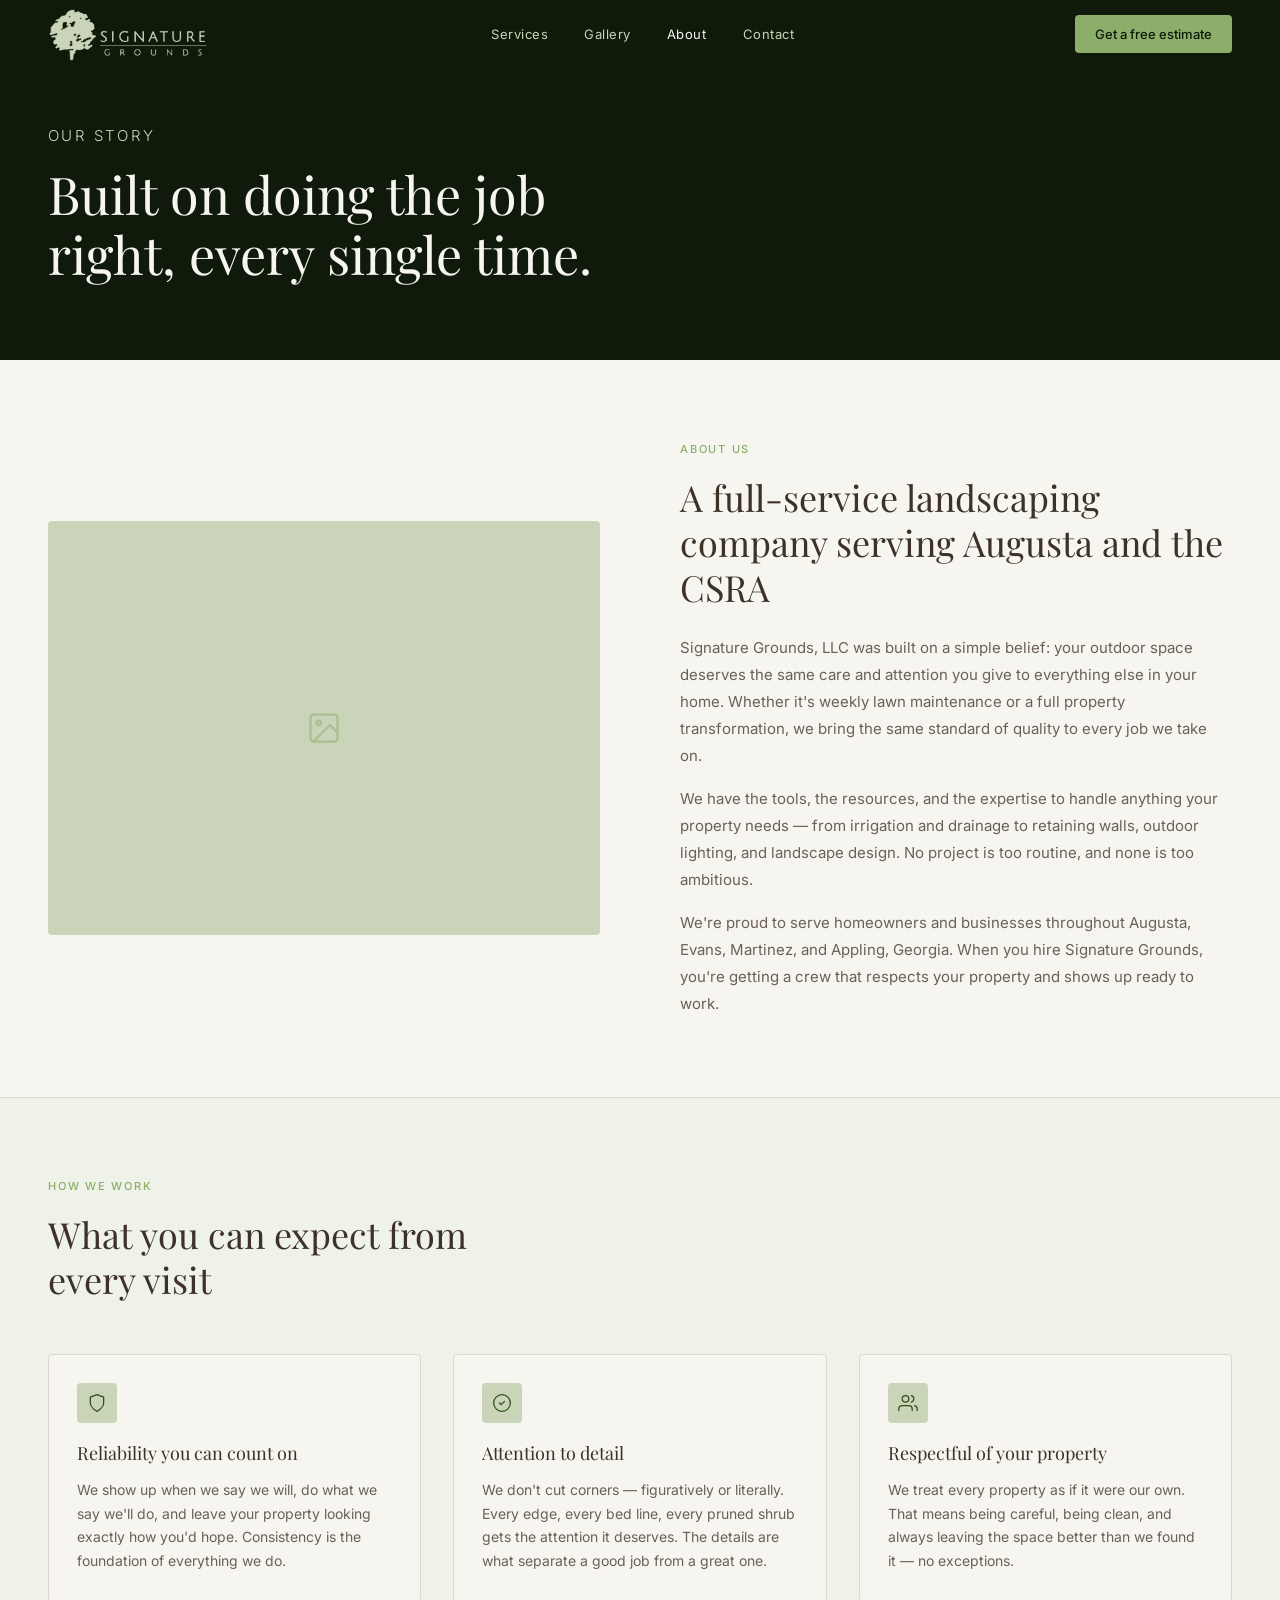
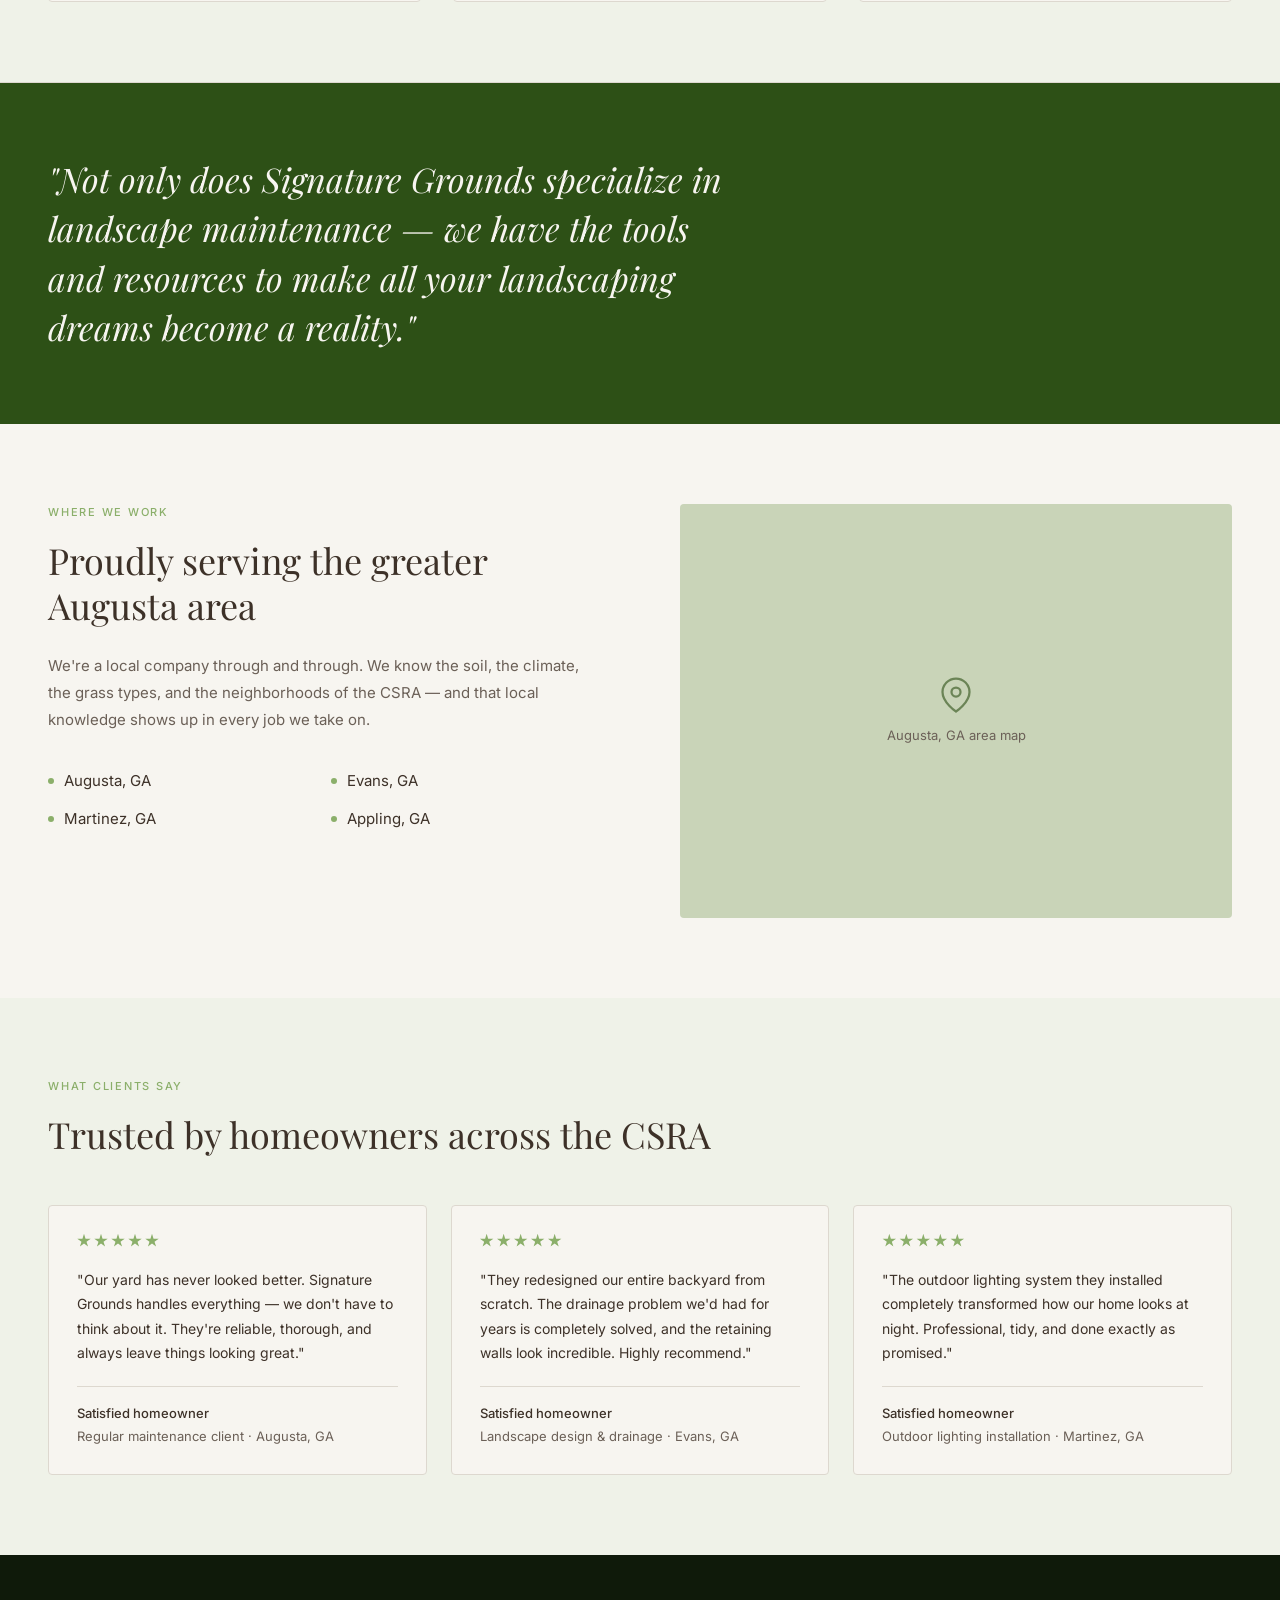
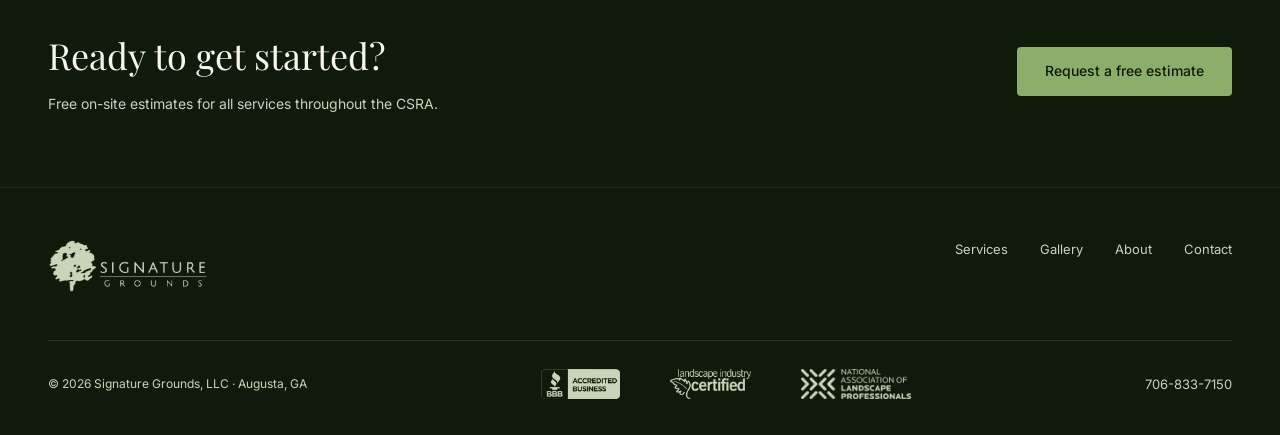
==== commit 75b3ad4b: "Recolored accreditation badges and logo; fixed footer logo" ====
--- a/about.html
+++ b/about.html
@@ -13,7 +13,7 @@
   <body>
 
   <nav class="nav" aria-label="Main navigation">
-    <a href="index.html" class="nav-logo"><img src="images/logo-v4.png" alt="Signature Grounds"></a>
+    <a href="index.html" class="nav-logo"><img src="images/logo.png" alt="Signature Grounds"></a>
     <ul class="nav-links">
       <li><a href="services.html">Services</a></li>
       <li><a href="gallery.html">Gallery</a></li>
@@ -167,7 +167,7 @@
   <!-- FOOTER -->
   <footer>
     <div class="footer-top">
-      <a href="index.html" class="footer-logo">Signature <span>Grounds</span></a>
+      <a href="index.html" class="footer-logo"><img src="images/logo.png" alt="Signature Grounds"></a>
       <ul class="footer-links">
         <li><a href="services.html">Services</a></li>
         <li><a href="gallery.html">Gallery</a></li>
--- a/styles/main.css
+++ b/styles/main.css
@@ -206,14 +206,11 @@
   border-bottom: 1px solid rgba(201,212,184,0.15);
   margin-bottom: 28px;
 }
-.footer-logo {
-  font-family: 'Playfair Display', serif;
-  font-size: 20px;
-  font-weight: 500;
-  color: var(--warm-white);
-  text-decoration: none;
-}
-.footer-logo span { color: var(--sage); }
+
+.footer-logo img {
+  height: 60px;
+}
+
 .footer-links { display: flex; gap: 32px; list-style: none; }
 .footer-links a { font-size: 13px; color: var(--pale); text-decoration: none; transition: color 0.2s; }
 .footer-links a:hover { color: var(--warm-white); }
@@ -225,6 +222,10 @@
 .footer-badges a { display: inline-flex; transition: filter 0.2s; }
 .footer-badges a:hover { filter: brightness(1.25); }
 .footer-badges img { height: 30px; width: auto; }
+
+@media (max-width: 480px) {
+  .footer-badges { gap: 20px; }
+}
 
 
 /* ════════════════════════════════════════
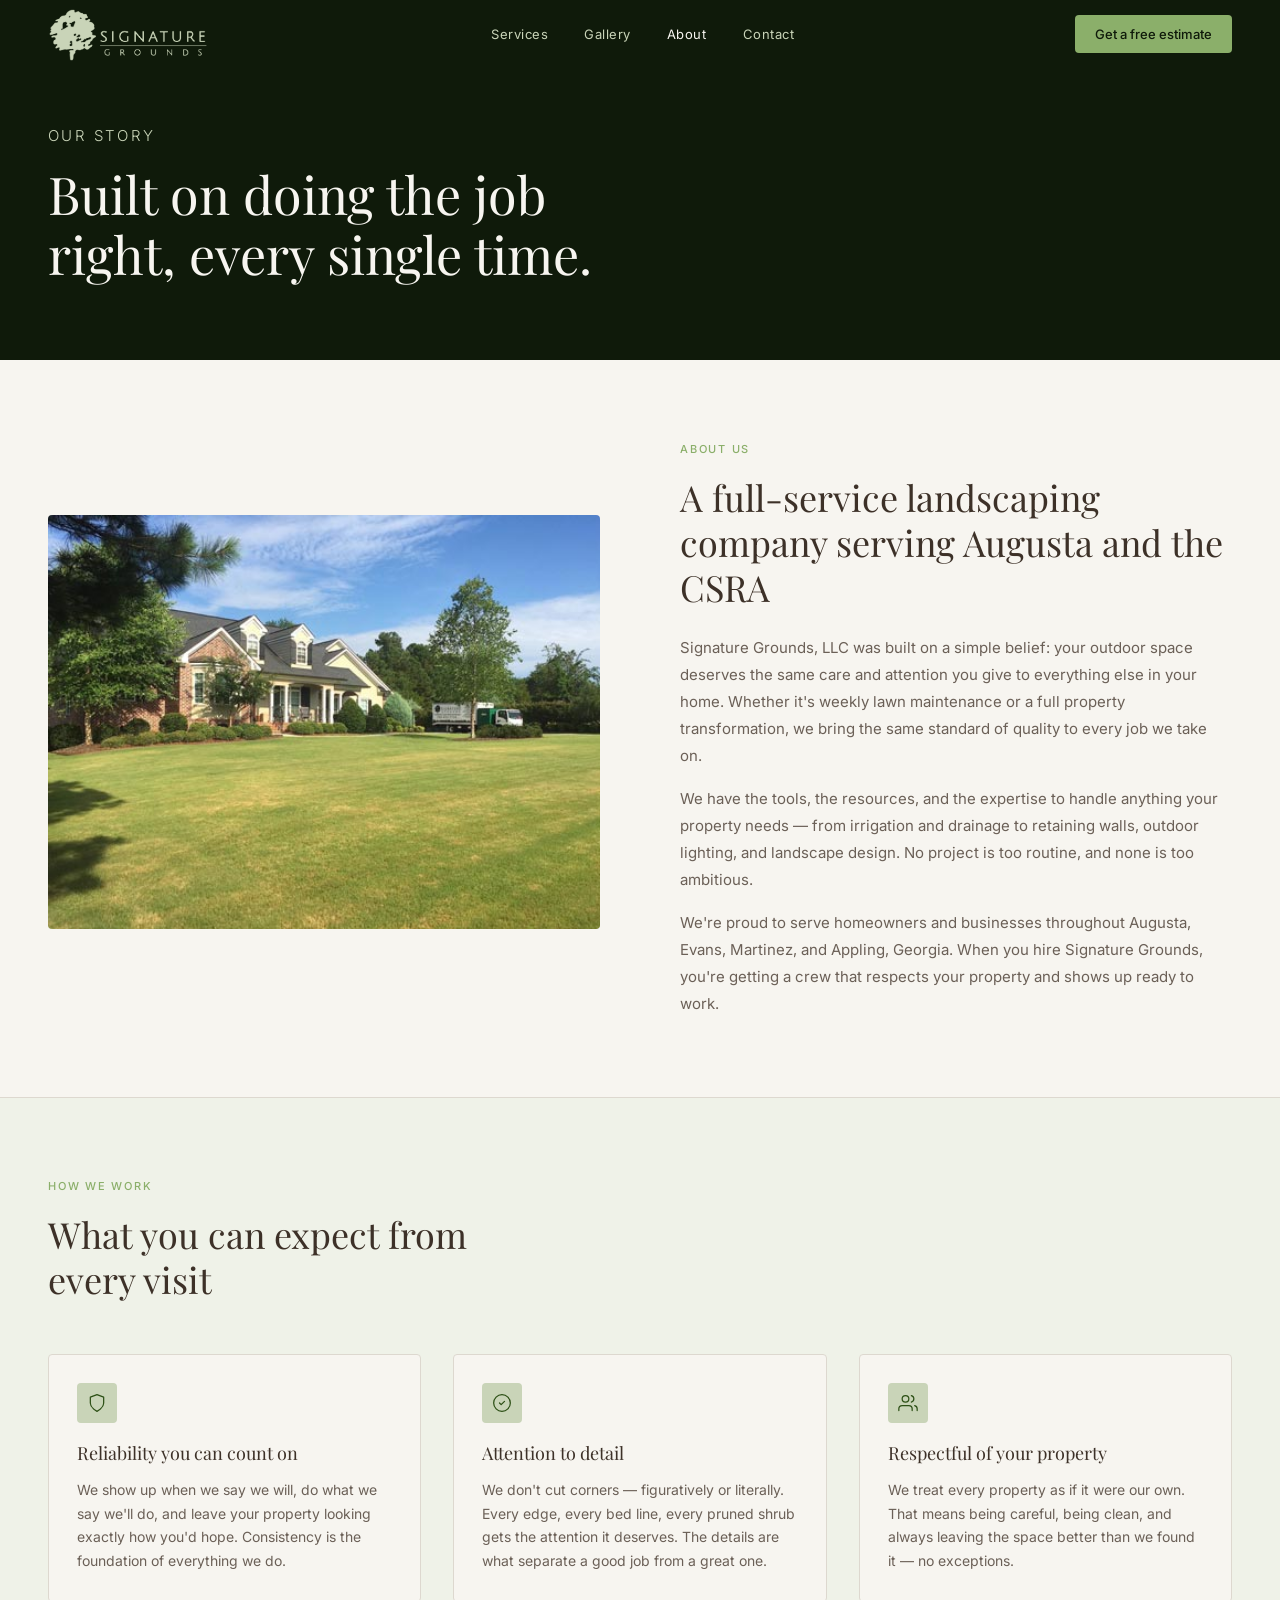
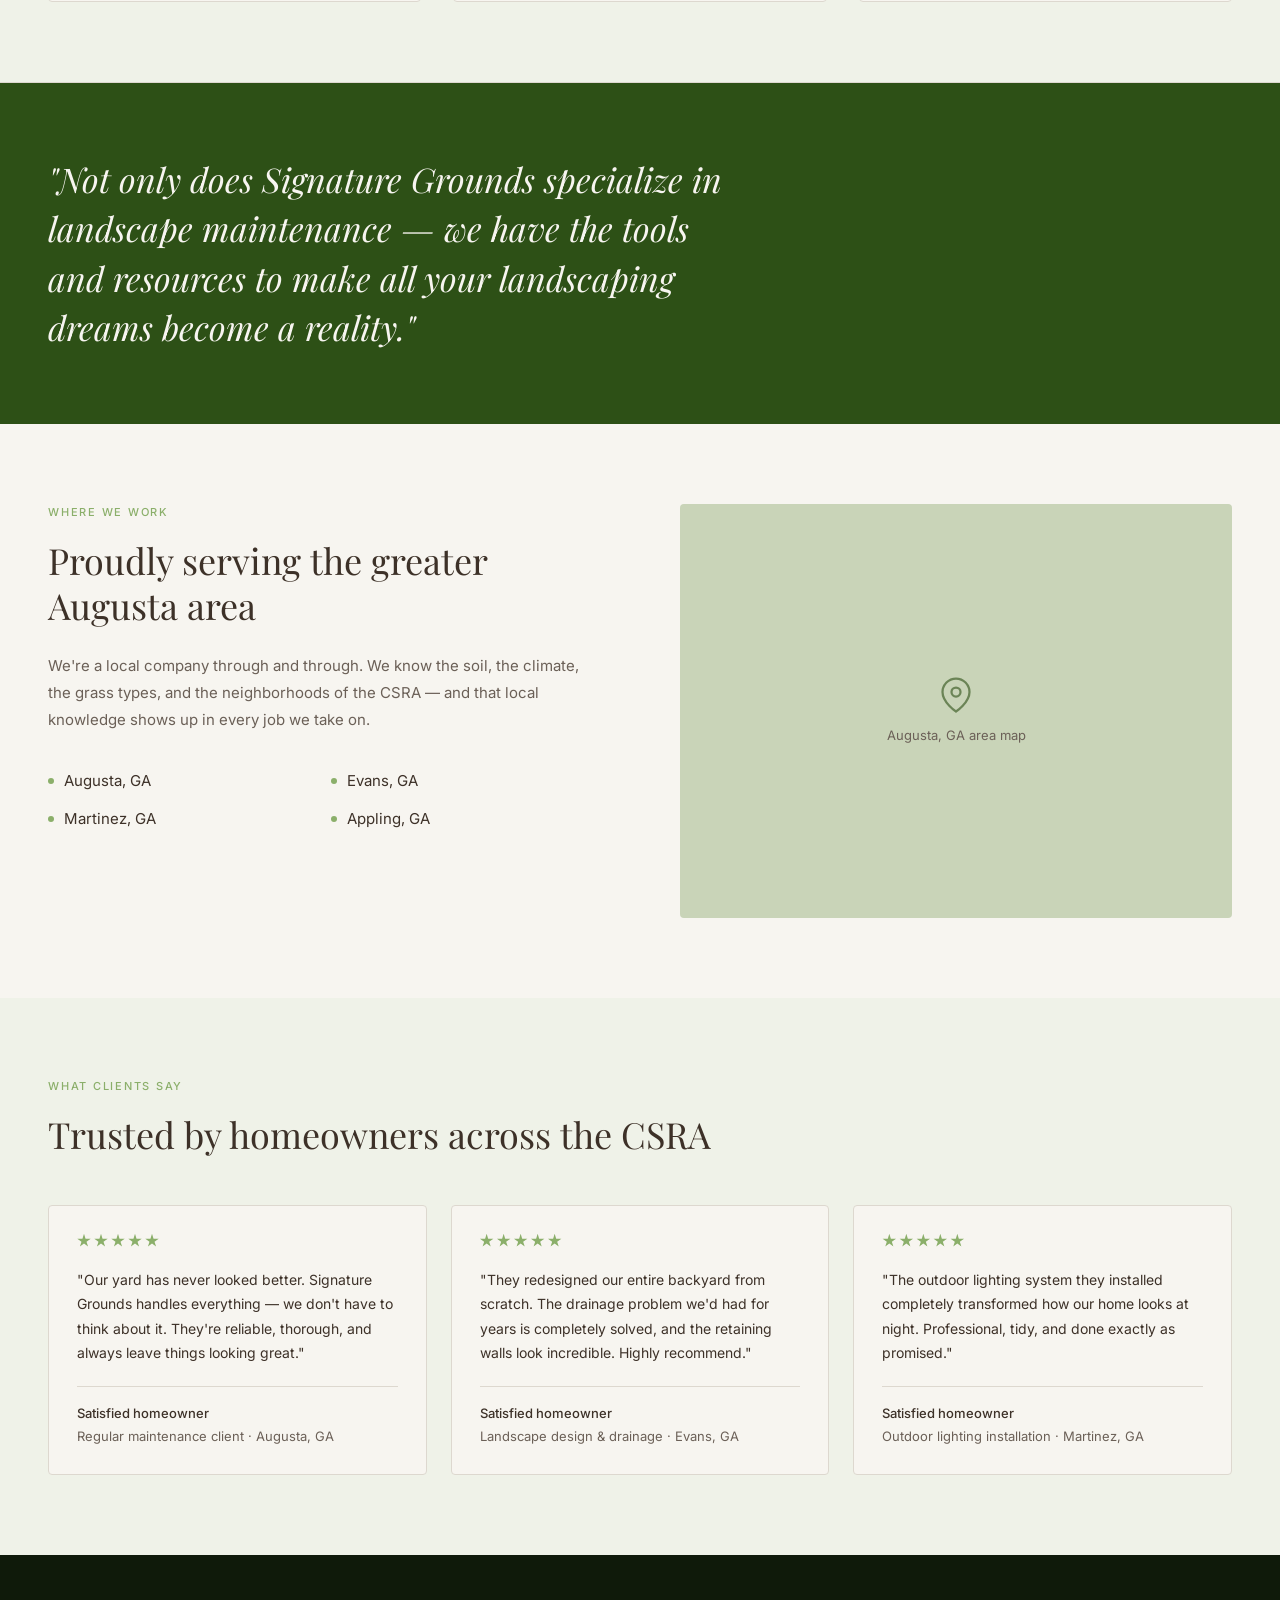
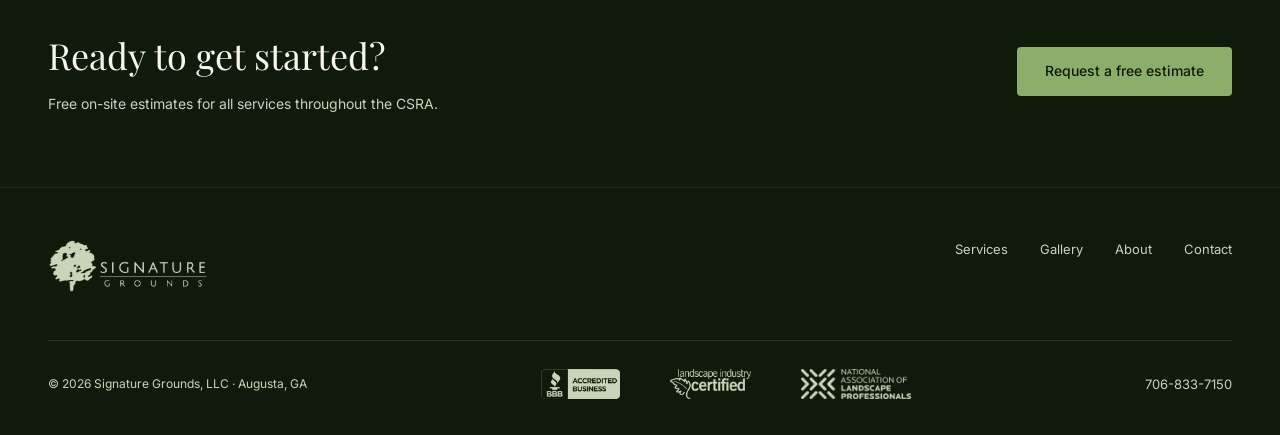
==== commit dee3daff: "Added photo to about page" ====
--- a/about.html
+++ b/about.html
@@ -1,17 +1,29 @@
 <!DOCTYPE html>
 <html lang="en">
-  <head>
-    <meta charset="UTF-8" />
-    <meta name="viewport" content="width=device-width, initial-scale=1.0" />
-    <meta name="description" content="Learn about Signature Grounds LLC — a full-service landscaping company serving Augusta, Evans, Martinez, and Appling, GA." />
-    <title>About — Signature Grounds, LLC</title>
-    <link rel="preconnect" href="https://fonts.googleapis.com" />
-    <link rel="preconnect" href="https://fonts.gstatic.com" crossorigin />
-    <link href="https://fonts.googleapis.com/css2?family=Playfair+Display:wght@400;500;600&family=Inter:wght@300;400;500&display=swap" rel="stylesheet" />
-    <link rel="stylesheet" href="styles/main.css" />
-  </head>
-  <body>
-
+<head>
+  <!-- Google Tag Manager -->
+  <!-- <script>(function(w,d,s,l,i){w[l]=w[l]||[];w[l].push({'gtm.start':
+    new Date().getTime(),event:'gtm.js'});var f=d.getElementsByTagName(s)[0],
+    j=d.createElement(s),dl=l!='dataLayer'?'&l='+l:'';j.async=true;j.src=
+    'https://www.googletagmanager.com/gtm.js?id='+i+dl;f.parentNode.insertBefore(j,f);
+  })(window,document,'script','dataLayer','GTM-MBWL7V37');</script> -->
+  <!-- End Google Tag Manager -->
+  <meta charset="UTF-8" />
+  <meta name="viewport" content="width=device-width, initial-scale=1.0" />
+  <meta name="description" content="Learn about Signature Grounds LLC — a full-service landscaping company serving Augusta, Evans, Martinez, and Appling, GA." />
+  <title>About — Signature Grounds, LLC</title>
+  <link rel="preconnect" href="https://fonts.googleapis.com" />
+  <link rel="preconnect" href="https://fonts.gstatic.com" crossorigin />
+  <link href="https://fonts.googleapis.com/css2?family=Playfair+Display:wght@400;500;600&family=Inter:wght@300;400;500&display=swap" rel="stylesheet" />
+  <link rel="stylesheet" href="styles/main.css" />
+</head>
+<body>
+  
+  <!-- Google Tag Manager (noscript) -->
+  <!-- <noscript><iframe src="https://www.googletagmanager.com/ns.html?id=GTM-MBWL7V37"
+  height="0" width="0" style="display:none;visibility:hidden"></iframe></noscript> -->
+  <!-- End Google Tag Manager (noscript) -->
+  
   <nav class="nav" aria-label="Main navigation">
     <a href="index.html" class="nav-logo"><img src="images/logo.png" alt="Signature Grounds"></a>
     <ul class="nav-links">
@@ -25,19 +37,19 @@
       <span></span><span></span><span></span>
     </button>
   </nav>
-
+  
   <header class="page-header">
     <p class="page-header-eyebrow">Our story</p>
     <h1>Built on doing the job right, every single time.</h1>
   </header>
-
+  
   <main>
-
+    
     <!-- INTRO -->
     <div class="intro-split">
-      <!-- Replace with a real team or property photo -->
-      <div class="intro-photo" aria-label="Signature Grounds team photo placeholder">
-        <svg viewBox="0 0 24 24"><rect x="3" y="3" width="18" height="18" rx="2"/><circle cx="8.5" cy="8.5" r="1.5"/><path d="m21 15-5-5L5 21"/></svg>
+      <div class="intro-photo photo-item" role="button" tabindex="0" aria-label="View full photo" data-large="images/about/full-yard-shot-lg.jpg">
+        <img src="images/about/full-yard-shot-sm.jpg" alt="Signature Grounds full yard landscaping project">
+        <div class="photo-overlay"><svg viewBox="0 0 24 24"><path d="M15 3h6v6M9 21H3v-6M21 3l-7 7M3 21l7-7"/></svg></div>
       </div>
       <div class="intro-text">
         <p class="eyebrow">About us</p>
@@ -47,7 +59,7 @@
         <p>We're proud to serve homeowners and businesses throughout Augusta, Evans, Martinez, and Appling, Georgia. When you hire Signature Grounds, you're getting a crew that respects your property and shows up ready to work.</p>
       </div>
     </div>
-
+    
     <!-- VALUES -->
     <section class="values-section" aria-labelledby="values-title">
       <p class="values-eyebrow">How we work</p>
@@ -76,14 +88,14 @@
         </div>
       </div>
     </section>
-
+    
     <!-- PULL QUOTE -->
     <div class="pull-quote">
       <blockquote>
         "Not only does Signature Grounds specialize in landscape maintenance — we have the tools and resources to make all your landscaping dreams become a reality."
       </blockquote>
     </div>
-
+    
     <!-- SERVICE AREA -->
     <section class="area-section" aria-labelledby="area-title">
       <div>
@@ -103,7 +115,7 @@
         <p>Augusta, GA area map</p>
       </div>
     </section>
-
+    
     <!-- TESTIMONIALS -->
     <section class="testimonials-section" aria-labelledby="testimonials-title">
       <p class="testimonials-eyebrow">What clients say</p>
@@ -153,9 +165,9 @@
         </article>
       </div>
     </section>
-
+    
   </main>
-
+  
   <div class="cta-strip">
     <div>
       <h2>Ready to get started?</h2>
@@ -163,7 +175,7 @@
     </div>
     <a href="contact.html" class="btn-primary">Request a free estimate</a>
   </div>
-
+  
   <!-- FOOTER -->
   <footer>
     <div class="footer-top">
@@ -185,6 +197,44 @@
       <a href="tel:7068337150" class="footer-phone">706-833-7150</a>
     </div>
   </footer>
+  <div class="lightbox" id="about-lightbox" role="dialog" aria-modal="true" aria-label="Photo viewer">
+    <div class="lightbox-inner">
+      <button class="lightbox-close" id="about-lightbox-close" aria-label="Close photo viewer">×</button>
+      <img src="" alt="" id="about-lightbox-img" style="width:100%;border-radius:4px;display:block;">
+    </div>
+  </div>
+
   <script src="js/main.js"></script>
+  <script>
+    const aboutLightbox = document.getElementById('about-lightbox');
+    const aboutLightboxImg = document.getElementById('about-lightbox-img');
+    const aboutLightboxClose = document.getElementById('about-lightbox-close');
+    const aboutPhotoItem = document.querySelector('.intro-split .photo-item');
+
+    function openAboutLightbox() {
+      aboutLightboxImg.src = aboutPhotoItem.dataset.large;
+      aboutLightboxImg.alt = aboutPhotoItem.querySelector('img').alt;
+      aboutLightbox.classList.add('open');
+      document.body.style.overflow = 'hidden';
+    }
+
+    function closeAboutLightbox() {
+      aboutLightbox.classList.remove('open');
+      document.body.style.overflow = '';
+      aboutLightboxImg.src = '';
+    }
+
+    aboutPhotoItem.addEventListener('click', openAboutLightbox);
+    aboutPhotoItem.addEventListener('keydown', e => {
+      if (e.key === 'Enter' || e.key === ' ') {
+        e.preventDefault();
+        openAboutLightbox();
+      }
+    });
+
+    aboutLightboxClose.addEventListener('click', closeAboutLightbox);
+    aboutLightbox.addEventListener('click', e => { if (e.target === aboutLightbox) closeAboutLightbox(); });
+    document.addEventListener('keydown', e => { if (e.key === 'Escape') closeAboutLightbox(); });
+  </script>
 </body>
 </html>
--- a/styles/main.css
+++ b/styles/main.css
@@ -427,12 +427,12 @@
   margin-bottom: 16px;
 }
 .about-strip p:last-of-type { margin-bottom: 0; }
-.about-photo-grid {
+.home-about-photo-grid {
   display: grid;
   grid-template-columns: 1fr 1fr;
   gap: 10px;
 }
-.about-photo-grid .photo-placeholder {
+.home-about-photo-grid .photo-placeholder {
   background: var(--pale);
   border-radius: 4px;
   aspect-ratio: 4/3;
@@ -440,14 +440,51 @@
   align-items: center;
   justify-content: center;
 }
-.about-photo-grid .photo-placeholder:first-child {
+.home-about-photo-grid .photo-placeholder:first-child {
   grid-column: span 2;
   aspect-ratio: 16/7;
 }
-.about-photo-grid .photo-placeholder svg {
+.home-about-photo-grid .photo-placeholder svg {
   width: 28px; height: 28px;
   stroke: var(--sage); fill: none;
   stroke-width: 1.5; opacity: 0.6;
+  stroke-linecap: round; stroke-linejoin: round;
+}
+.home-about-photo-grid .photo-item {
+  position: relative;
+  overflow: hidden;
+  border-radius: 4px;
+  cursor: pointer;
+  aspect-ratio: 4/3;
+}
+.home-about-photo-grid .photo-item:first-child {
+  grid-column: span 2;
+  aspect-ratio: 16/7;
+}
+.home-about-photo-grid .photo-item img {
+  width: 100%;
+  height: 100%;
+  object-fit: cover;
+  display: block;
+}
+.home-about-photo-grid .photo-item .photo-overlay {
+  position: absolute;
+  inset: 0;
+  background: rgba(15, 26, 10, 0.4);
+  display: flex;
+  align-items: center;
+  justify-content: center;
+  opacity: 0;
+  transition: opacity 0.25s;
+}
+.home-about-photo-grid .photo-item:hover .photo-overlay,
+.home-about-photo-grid .photo-item:focus .photo-overlay {
+  opacity: 1;
+}
+.home-about-photo-grid .photo-item .photo-overlay svg {
+  width: 30px; height: 30px;
+  stroke: var(--warm-white); fill: none;
+  stroke-width: 1.5; opacity: 0.9;
   stroke-linecap: round; stroke-linejoin: round;
 }
 
@@ -559,6 +596,37 @@
   width: 36px; height: 36px;
   stroke: var(--sage); fill: none;
   stroke-width: 1.5; opacity: 0.5;
+  stroke-linecap: round; stroke-linejoin: round;
+}
+.intro-split .photo-item {
+  position: relative;
+  overflow: hidden;
+  cursor: pointer;
+}
+.intro-split .photo-item img {
+  width: 100%;
+  height: 100%;
+  object-fit: cover;
+  display: block;
+}
+.intro-split .photo-item .photo-overlay {
+  position: absolute;
+  inset: 0;
+  background: rgba(15, 26, 10, 0.4);
+  display: flex;
+  align-items: center;
+  justify-content: center;
+  opacity: 0;
+  transition: opacity 0.25s;
+}
+.intro-split .photo-item:hover .photo-overlay,
+.intro-split .photo-item:focus .photo-overlay {
+  opacity: 1;
+}
+.intro-split .photo-item .photo-overlay svg {
+  width: 30px; height: 30px;
+  stroke: var(--warm-white); fill: none;
+  stroke-width: 1.5; opacity: 0.9;
   stroke-linecap: round; stroke-linejoin: round;
 }
 .intro-text .eyebrow {
@@ -1146,6 +1214,24 @@
   padding: 4px 8px;
 }
 .lightbox-close:hover { color: var(--warm-white); }
+.lightbox-nav {
+  position: absolute;
+  top: 50%;
+  transform: translateY(-50%);
+  background: rgba(10, 15, 8, 0.5);
+  border: none;
+  color: var(--warm-white);
+  font-size: 40px;
+  line-height: 1;
+  padding: 10px 16px;
+  cursor: pointer;
+  border-radius: 2px;
+  transition: background 0.15s;
+  z-index: 1;
+}
+.lightbox-nav:hover { background: rgba(10, 15, 8, 0.8); }
+.lightbox-prev { left: 0; border-radius: 0 2px 2px 0; }
+.lightbox-next { right: 0; border-radius: 2px 0 0 2px; }
 
 
 /* ════════════════════════════════════════
@@ -1346,8 +1432,9 @@
 
 @media (max-width: 560px) {
   .services-grid { grid-template-columns: 1fr; }
-  .about-photo-grid { grid-template-columns: 1fr; }
-  .about-photo-grid .photo-placeholder:first-child { grid-column: span 1; }
+  .home-about-photo-grid { grid-template-columns: 1fr; }
+  .home-about-photo-grid .photo-placeholder:first-child { grid-column: span 1; }
+  .home-about-photo-grid .photo-item:first-child { grid-column: span 1; aspect-ratio: 4/3; }
   .footer-links { flex-direction: column; gap: 12px; }
   .values-grid { grid-template-columns: 1fr; }
   .service-photos { grid-template-columns: 1fr; }
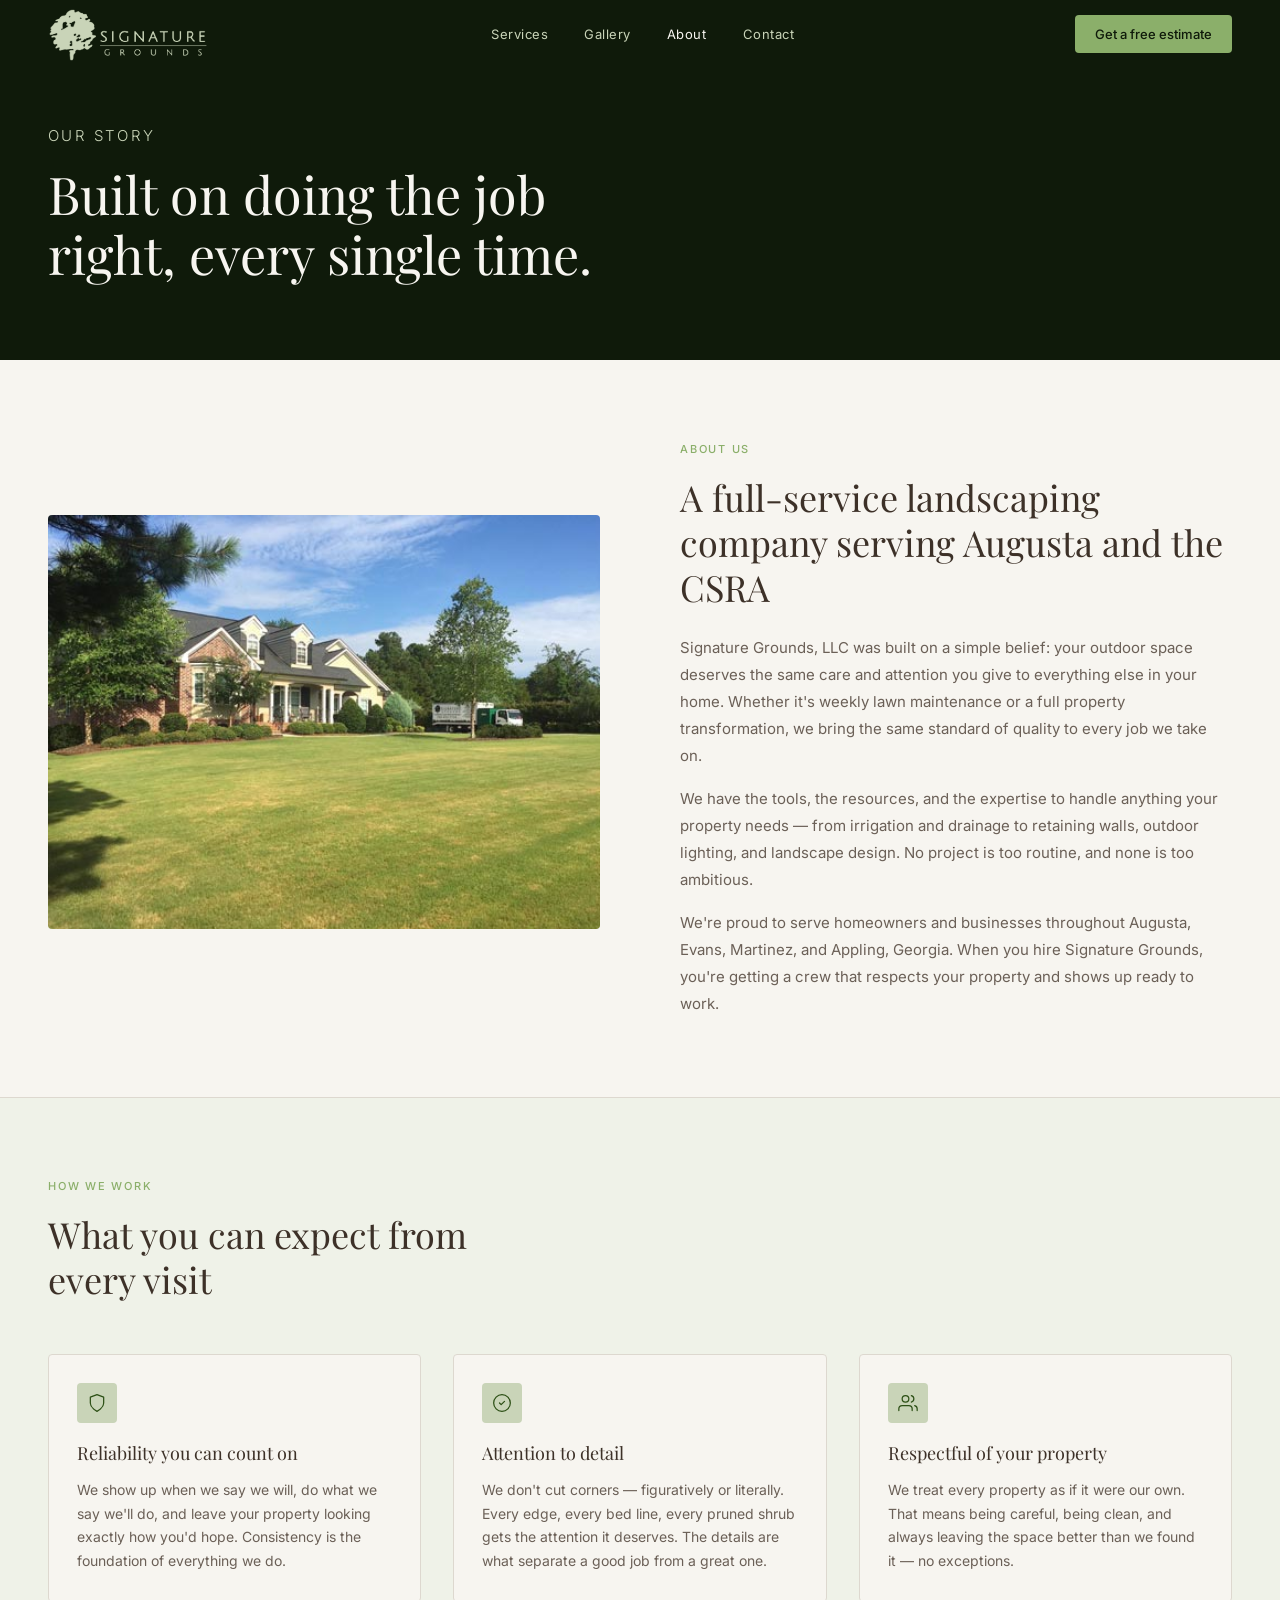
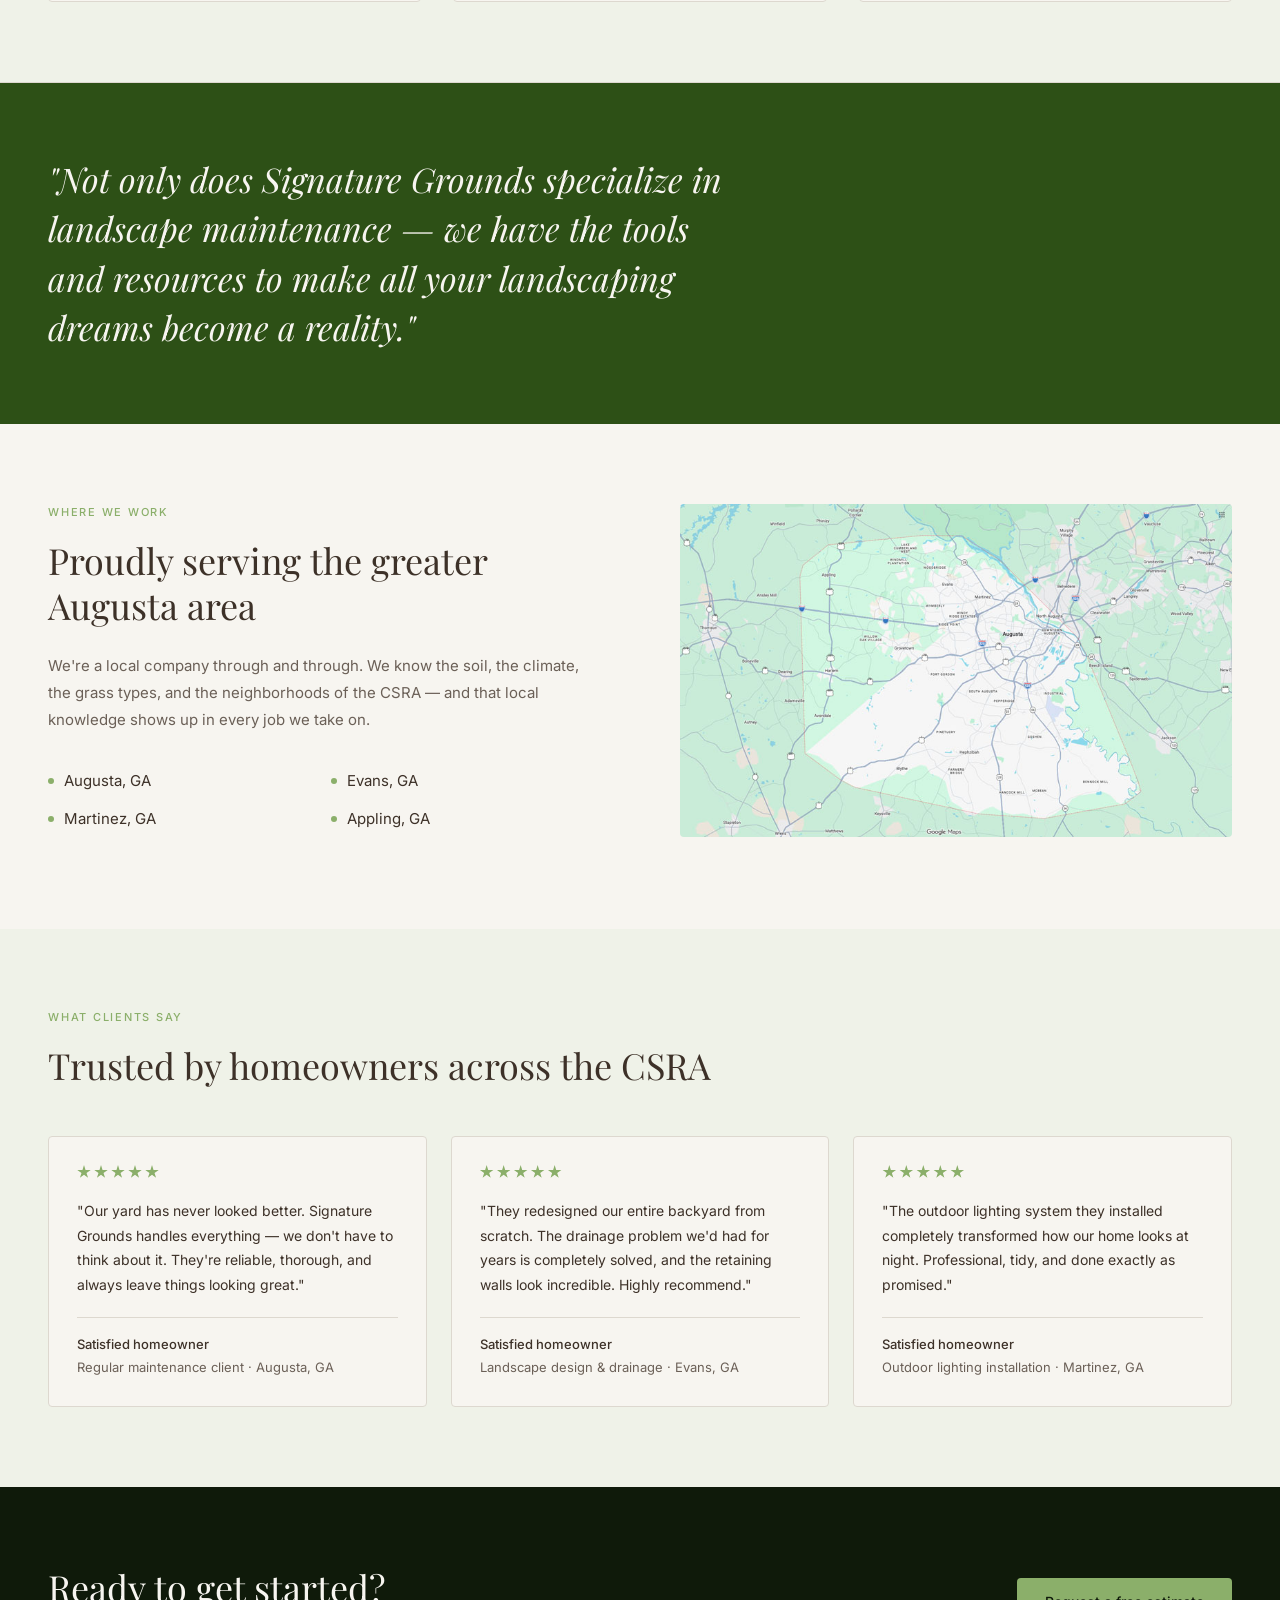
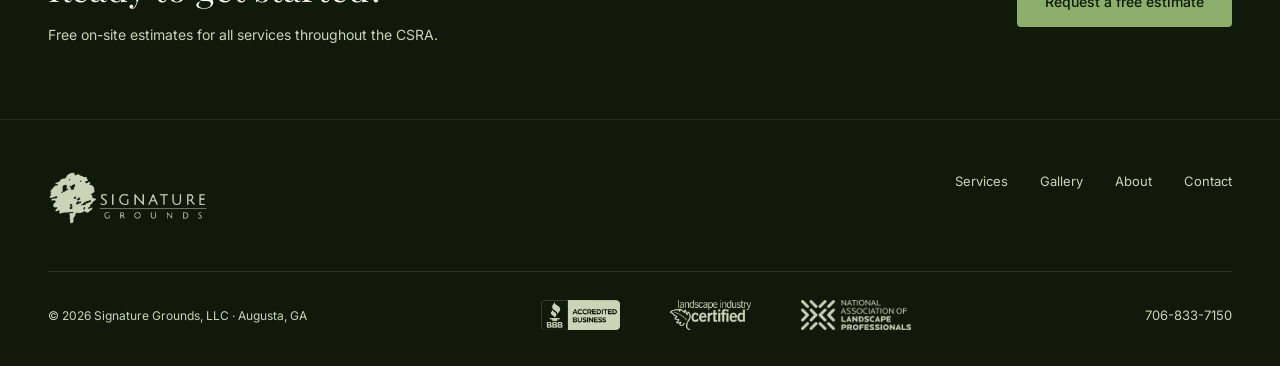
==== commit 920a52a0: "Added google map and enlarged all lightbox images" ====
--- a/about.html
+++ b/about.html
@@ -109,10 +109,9 @@
           <li><span class="area-dot" aria-hidden="true"></span>Appling, GA</li>
         </ul>
       </div>
-      <!-- Replace with a real embedded Google Map or map image -->
-      <div class="map-placeholder" aria-label="Service area map placeholder">
-        <svg viewBox="0 0 24 24"><path d="M21 10c0 7-9 13-9 13s-9-6-9-13a9 9 0 0 1 18 0z"/><circle cx="12" cy="10" r="3"/></svg>
-        <p>Augusta, GA area map</p>
+      <div class="photo-item" role="button" tabindex="0" aria-label="View service area map" data-large="images/about/google-map-lg.jpg">
+        <img src="images/about/google-map-sm.jpg" alt="Signature Grounds service area map — Augusta, GA region">
+        <div class="photo-overlay"><svg viewBox="0 0 24 24"><path d="M15 3h6v6M9 21H3v-6M21 3l-7 7M3 21l7-7"/></svg></div>
       </div>
     </section>
     
@@ -200,41 +199,10 @@
   <div class="lightbox" id="about-lightbox" role="dialog" aria-modal="true" aria-label="Photo viewer">
     <div class="lightbox-inner">
       <button class="lightbox-close" id="about-lightbox-close" aria-label="Close photo viewer">×</button>
-      <img src="" alt="" id="about-lightbox-img" style="width:100%;border-radius:4px;display:block;">
+      <img src="" alt="" id="about-lightbox-img" style="width:auto;max-width:100%;max-height:85vh;height:auto;border-radius:4px;display:block;margin:0 auto;">
     </div>
   </div>
 
   <script src="js/main.js"></script>
-  <script>
-    const aboutLightbox = document.getElementById('about-lightbox');
-    const aboutLightboxImg = document.getElementById('about-lightbox-img');
-    const aboutLightboxClose = document.getElementById('about-lightbox-close');
-    const aboutPhotoItem = document.querySelector('.intro-split .photo-item');
-
-    function openAboutLightbox() {
-      aboutLightboxImg.src = aboutPhotoItem.dataset.large;
-      aboutLightboxImg.alt = aboutPhotoItem.querySelector('img').alt;
-      aboutLightbox.classList.add('open');
-      document.body.style.overflow = 'hidden';
-    }
-
-    function closeAboutLightbox() {
-      aboutLightbox.classList.remove('open');
-      document.body.style.overflow = '';
-      aboutLightboxImg.src = '';
-    }
-
-    aboutPhotoItem.addEventListener('click', openAboutLightbox);
-    aboutPhotoItem.addEventListener('keydown', e => {
-      if (e.key === 'Enter' || e.key === ' ') {
-        e.preventDefault();
-        openAboutLightbox();
-      }
-    });
-
-    aboutLightboxClose.addEventListener('click', closeAboutLightbox);
-    aboutLightbox.addEventListener('click', e => { if (e.target === aboutLightbox) closeAboutLightbox(); });
-    document.addEventListener('keydown', e => { if (e.key === 'Escape') closeAboutLightbox(); });
-  </script>
 </body>
 </html>
--- a/styles/main.css
+++ b/styles/main.css
@@ -598,18 +598,21 @@
   stroke-width: 1.5; opacity: 0.5;
   stroke-linecap: round; stroke-linejoin: round;
 }
-.intro-split .photo-item {
+.intro-split .photo-item,
+.area-section .photo-item {
   position: relative;
   overflow: hidden;
   cursor: pointer;
 }
-.intro-split .photo-item img {
+.intro-split .photo-item img,
+.area-section .photo-item img {
   width: 100%;
   height: 100%;
   object-fit: cover;
   display: block;
 }
-.intro-split .photo-item .photo-overlay {
+.intro-split .photo-item .photo-overlay,
+.area-section .photo-item .photo-overlay {
   position: absolute;
   inset: 0;
   background: rgba(15, 26, 10, 0.4);
@@ -620,10 +623,13 @@
   transition: opacity 0.25s;
 }
 .intro-split .photo-item:hover .photo-overlay,
-.intro-split .photo-item:focus .photo-overlay {
+.intro-split .photo-item:focus .photo-overlay,
+.area-section .photo-item:hover .photo-overlay,
+.area-section .photo-item:focus .photo-overlay {
   opacity: 1;
 }
-.intro-split .photo-item .photo-overlay svg {
+.intro-split .photo-item .photo-overlay svg,
+.area-section .photo-item .photo-overlay svg {
   width: 30px; height: 30px;
   stroke: var(--warm-white); fill: none;
   stroke-width: 1.5; opacity: 0.9;
@@ -1190,7 +1196,7 @@
 }
 .lightbox.open { display: flex; }
 .lightbox-inner {
-  max-width: 860px;
+  max-width: min(92vw, 1400px);
   width: 100%;
   position: relative;
 }
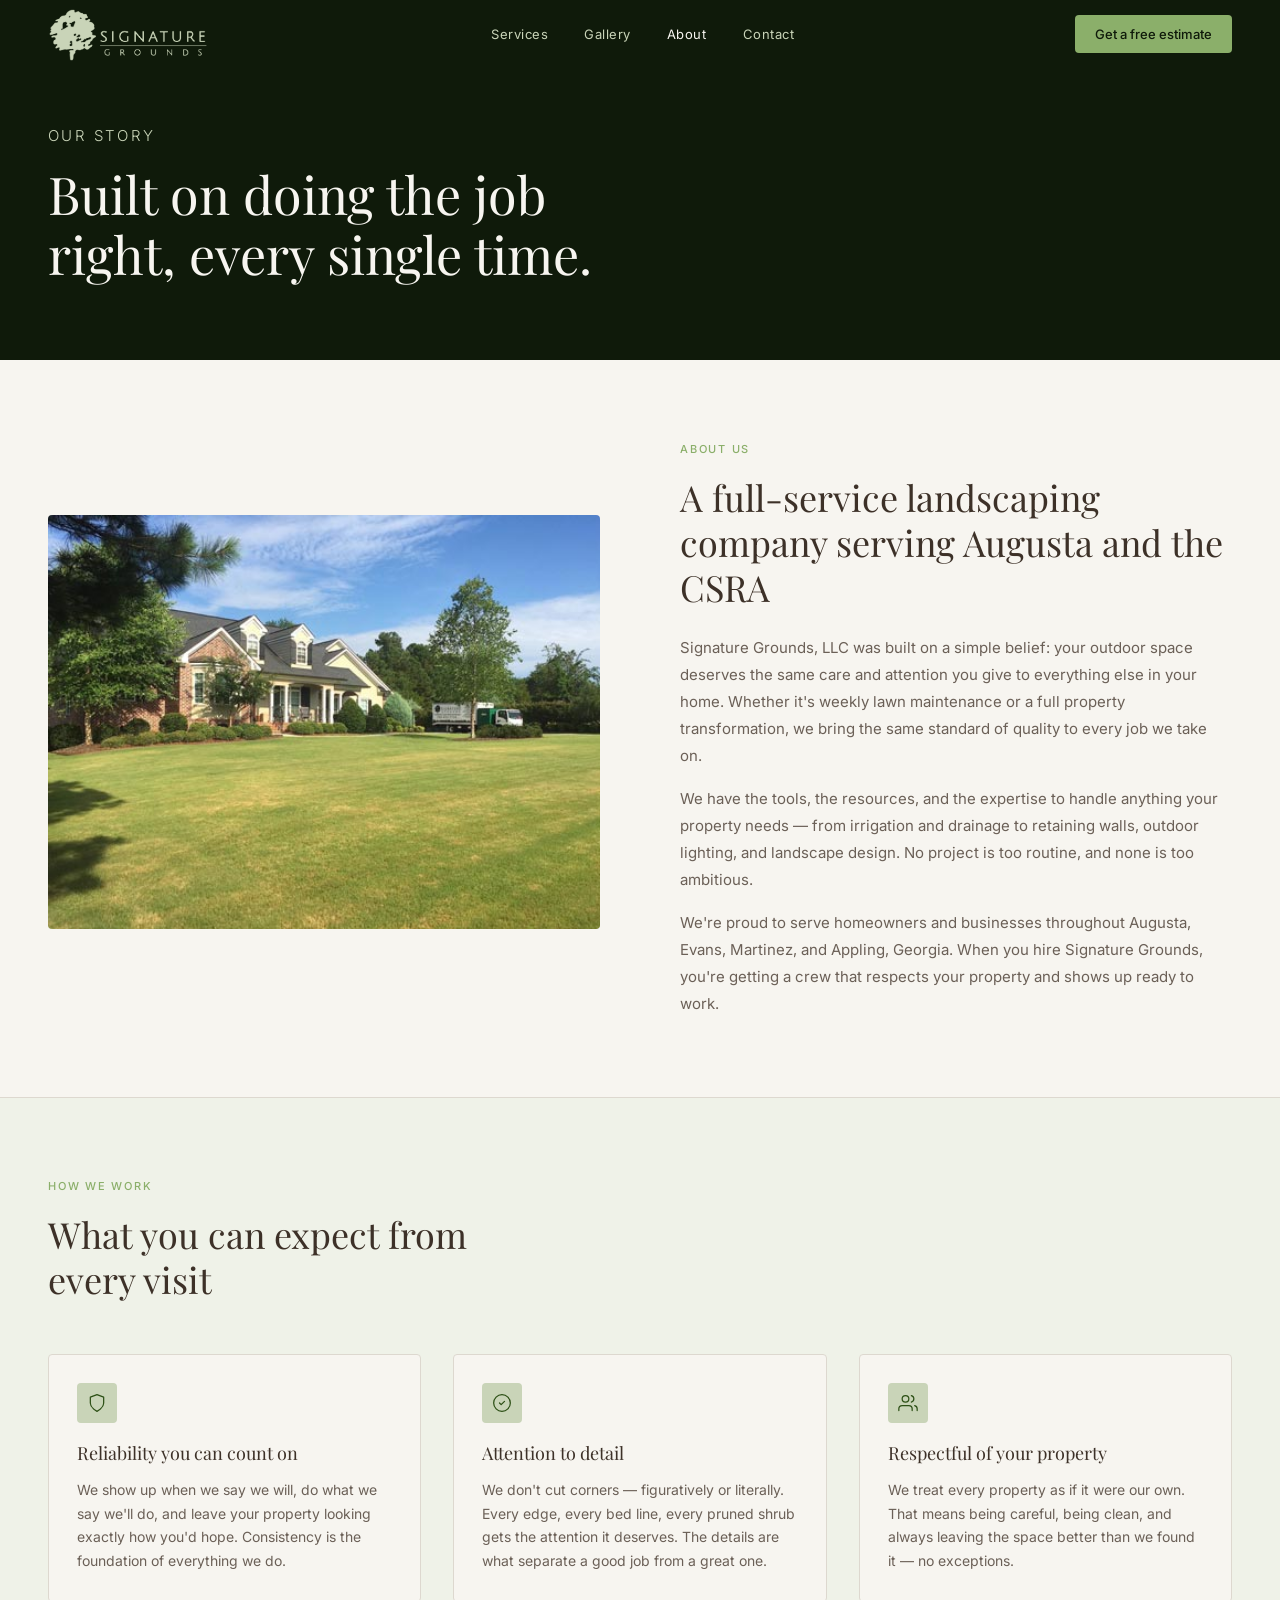
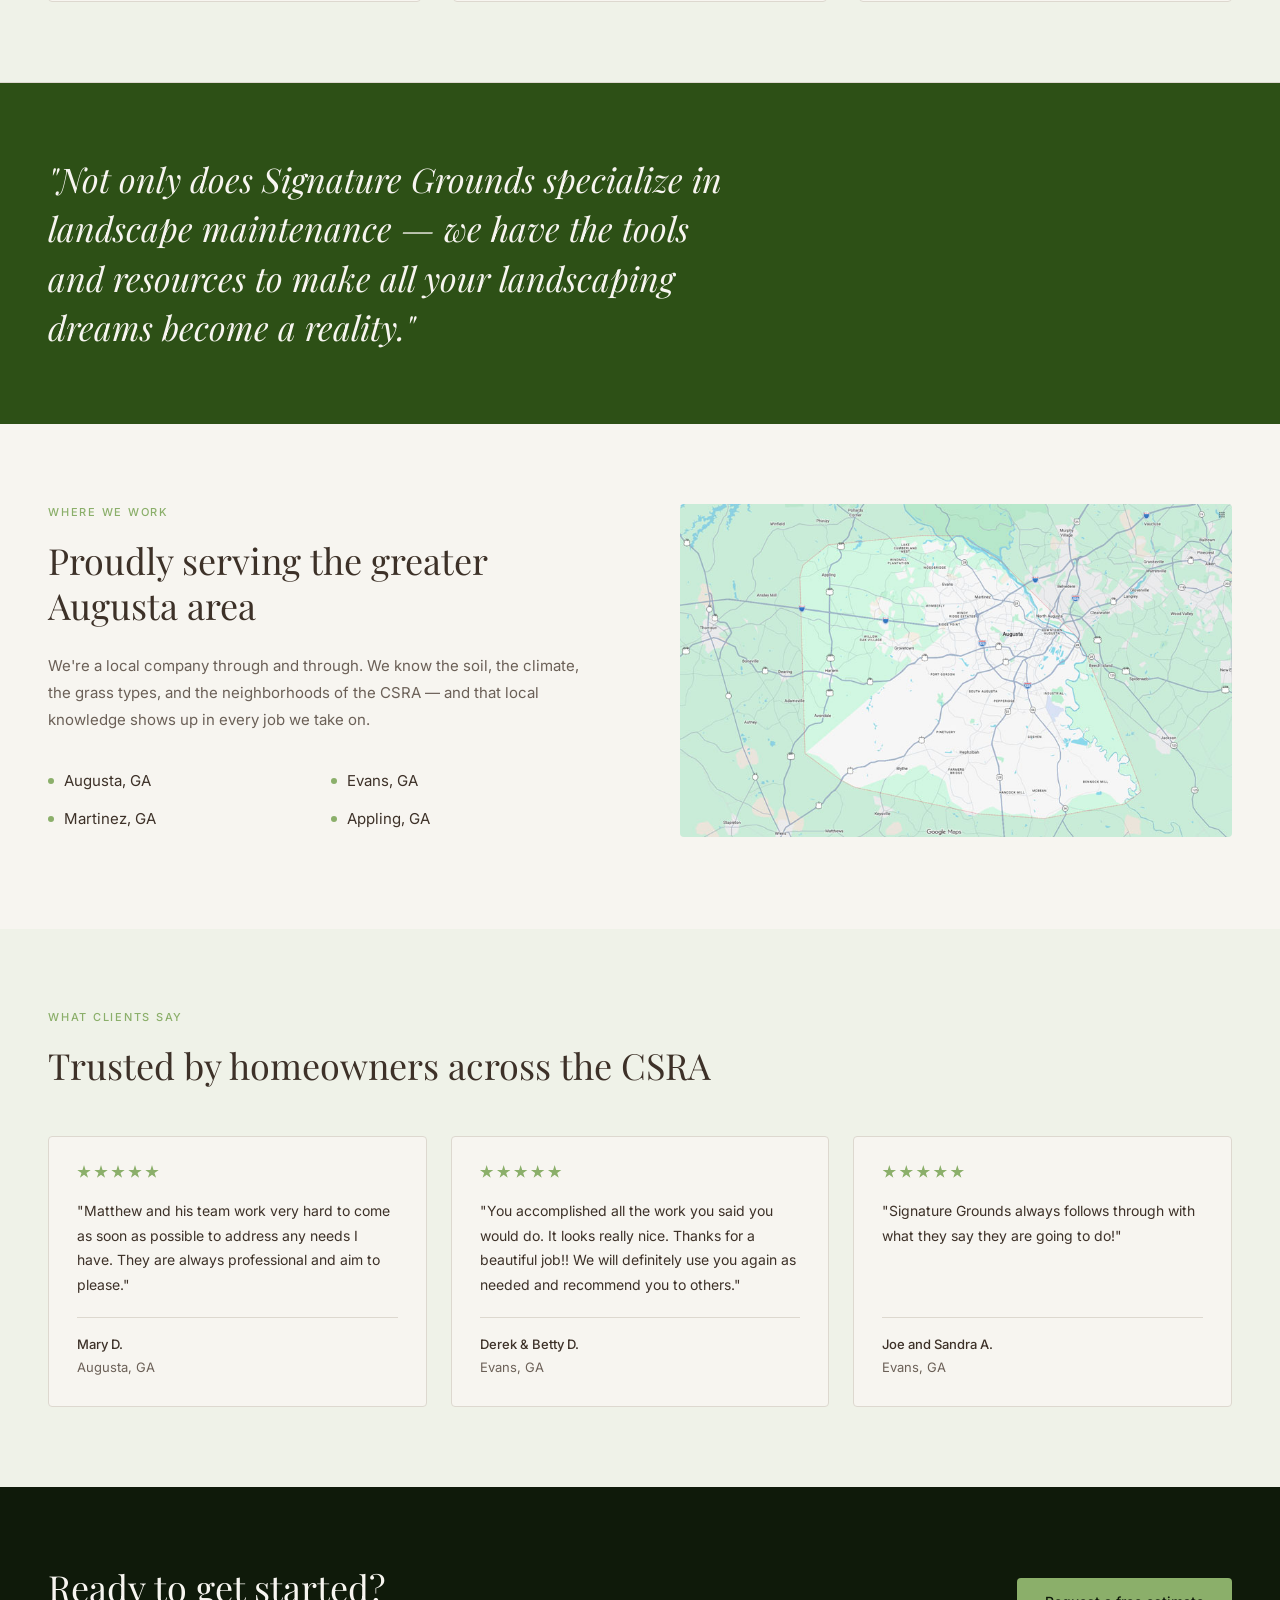
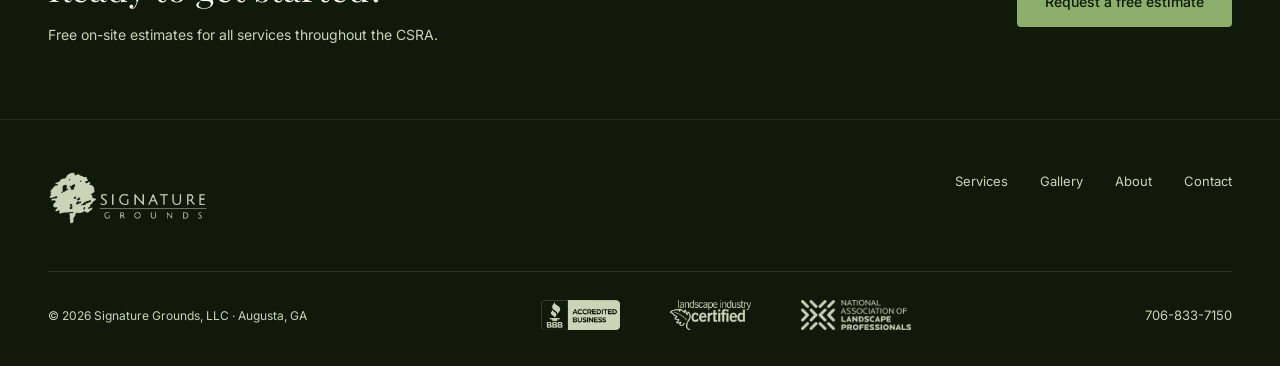
==== commit b71cce83: "Added testimonials" ====
--- a/about.html
+++ b/about.html
@@ -128,10 +128,10 @@
             <span class="star" aria-hidden="true"></span>
             <span class="star" aria-hidden="true"></span>
           </div>
-          <p class="testimonial-quote">"Our yard has never looked better. Signature Grounds handles everything — we don't have to think about it. They're reliable, thorough, and always leave things looking great."</p>
+          <p class="testimonial-quote">"Matthew and his team work very hard to come as soon as possible to address any needs I have. They are always professional and aim to please."</p>
           <div class="testimonial-attr">
-            <strong>Satisfied homeowner</strong>
-            Regular maintenance client · Augusta, GA
+            <strong>Mary D.</strong>
+            Augusta, GA
           </div>
         </article>
         <article class="testimonial-card">
@@ -142,10 +142,10 @@
             <span class="star" aria-hidden="true"></span>
             <span class="star" aria-hidden="true"></span>
           </div>
-          <p class="testimonial-quote">"They redesigned our entire backyard from scratch. The drainage problem we'd had for years is completely solved, and the retaining walls look incredible. Highly recommend."</p>
+          <p class="testimonial-quote">"You accomplished all the work you said you would do. It looks really nice. Thanks for a beautiful job!! We will definitely use you again as needed and recommend you to others."</p>
           <div class="testimonial-attr">
-            <strong>Satisfied homeowner</strong>
-            Landscape design &amp; drainage · Evans, GA
+            <strong>Derek & Betty D.</strong>
+            Evans, GA
           </div>
         </article>
         <article class="testimonial-card">
@@ -156,10 +156,10 @@
             <span class="star" aria-hidden="true"></span>
             <span class="star" aria-hidden="true"></span>
           </div>
-          <p class="testimonial-quote">"The outdoor lighting system they installed completely transformed how our home looks at night. Professional, tidy, and done exactly as promised."</p>
+          <p class="testimonial-quote">"Signature Grounds always follows through with what they say they are going to do!"</p>
           <div class="testimonial-attr">
-            <strong>Satisfied homeowner</strong>
-            Outdoor lighting installation · Martinez, GA
+            <strong>Joe and Sandra A.</strong>
+            Evans, GA
           </div>
         </article>
       </div>
--- a/styles/main.css
+++ b/styles/main.css
@@ -1372,6 +1372,37 @@
   stroke-width: 1.5; opacity: 0.5;
   stroke-linecap: round; stroke-linejoin: round;
 }
+.service-photos .photo-item {
+  position: relative;
+  overflow: hidden;
+  cursor: pointer;
+}
+.service-photos .photo-item img {
+  width: 100%;
+  height: 100%;
+  object-fit: cover;
+  display: block;
+}
+.service-photos .photo-item .photo-overlay {
+  position: absolute;
+  inset: 0;
+  background: rgba(15, 26, 10, 0.4);
+  display: flex;
+  align-items: center;
+  justify-content: center;
+  opacity: 0;
+  transition: opacity 0.25s;
+}
+.service-photos .photo-item:hover .photo-overlay,
+.service-photos .photo-item:focus .photo-overlay {
+  opacity: 1;
+}
+.service-photos .photo-item .photo-overlay svg {
+  width: 30px; height: 30px;
+  stroke: var(--warm-white); fill: none;
+  stroke-width: 1.5; opacity: 0.9;
+  stroke-linecap: round; stroke-linejoin: round;
+}
 
 
 /* ════════════════════════════════════════
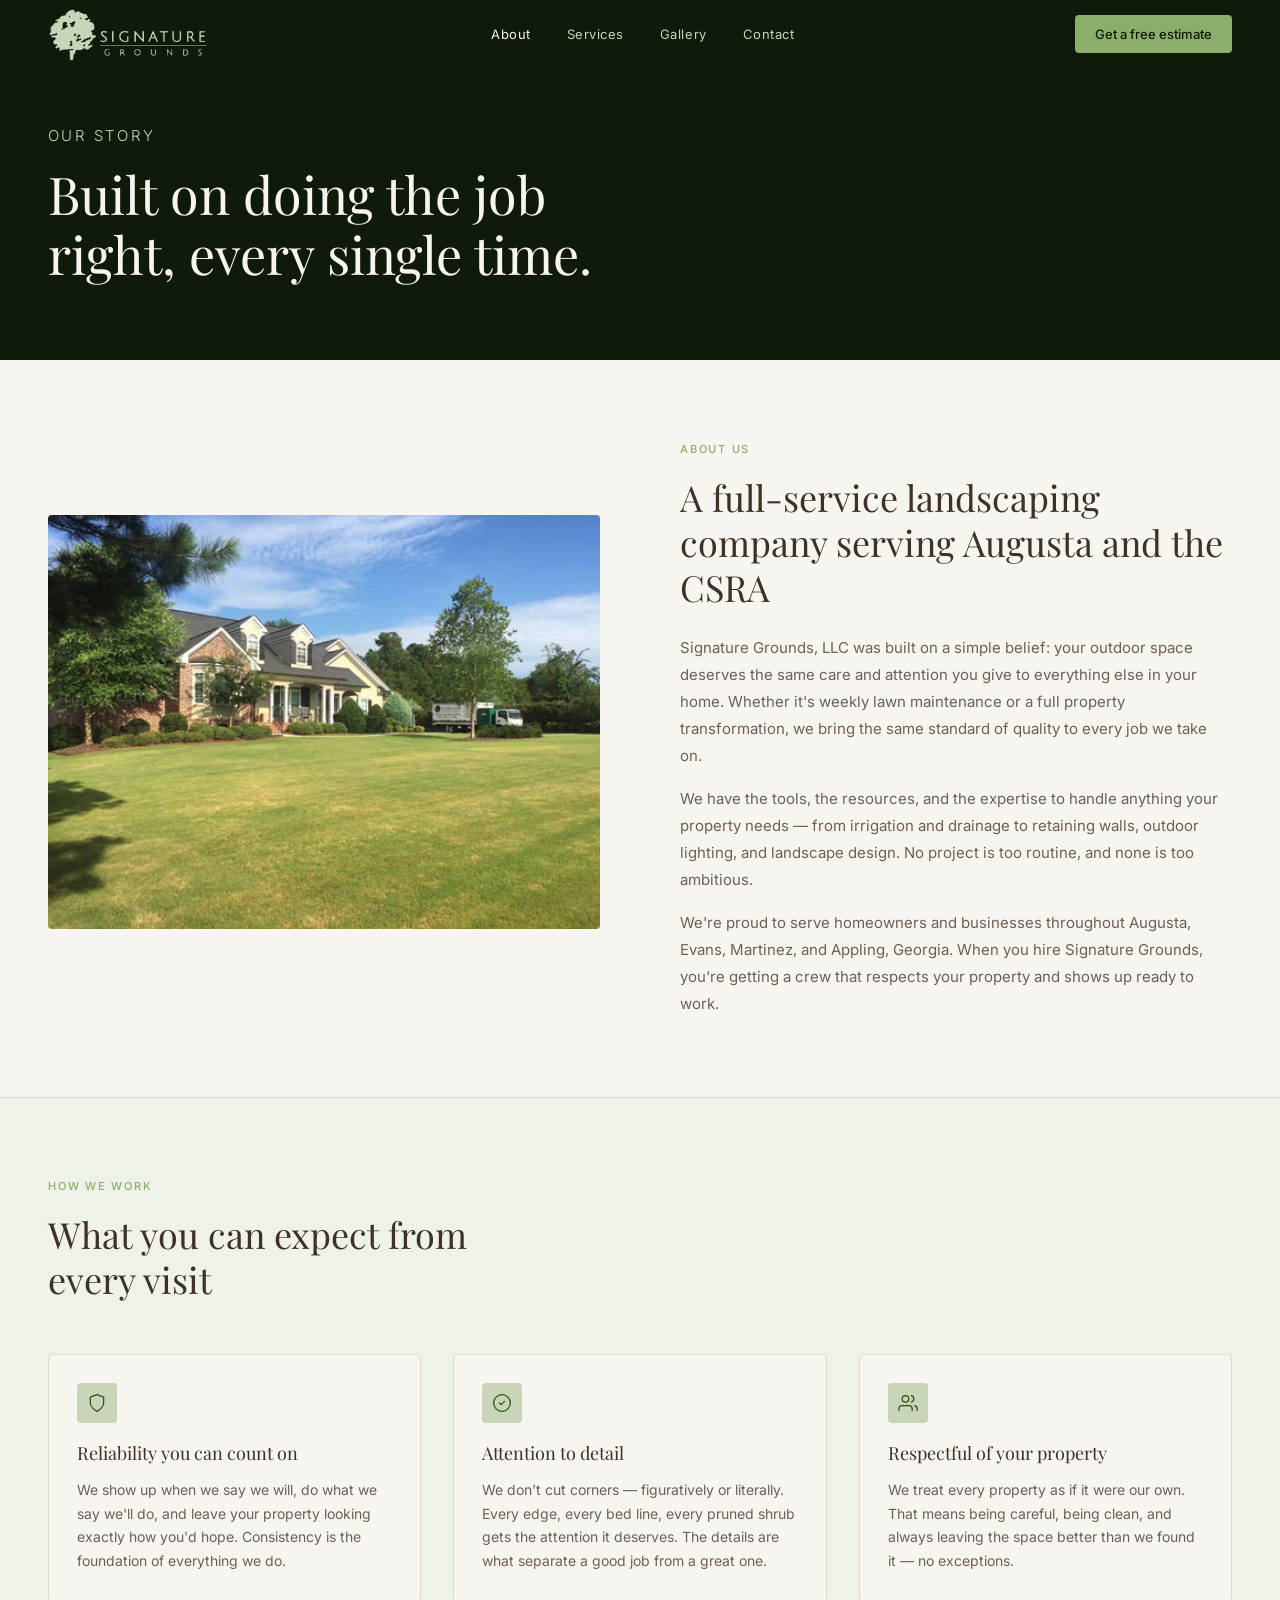
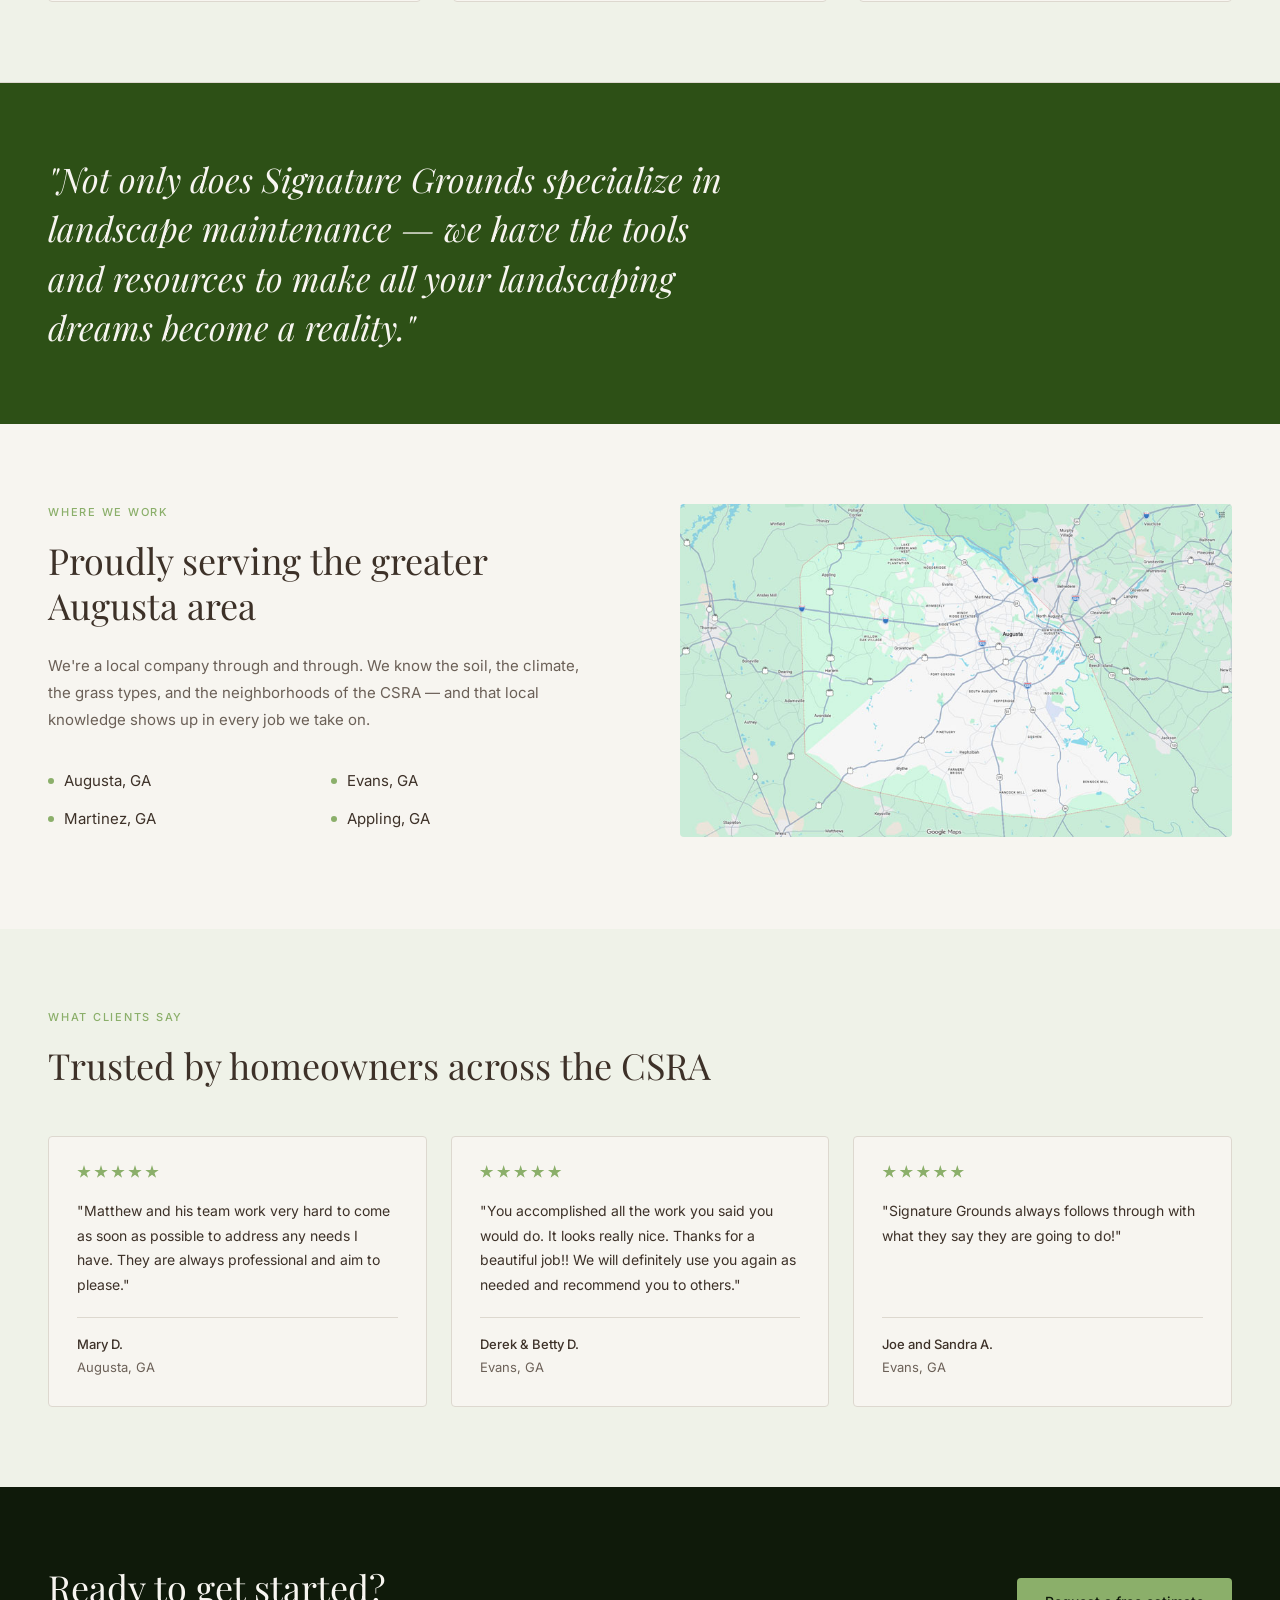
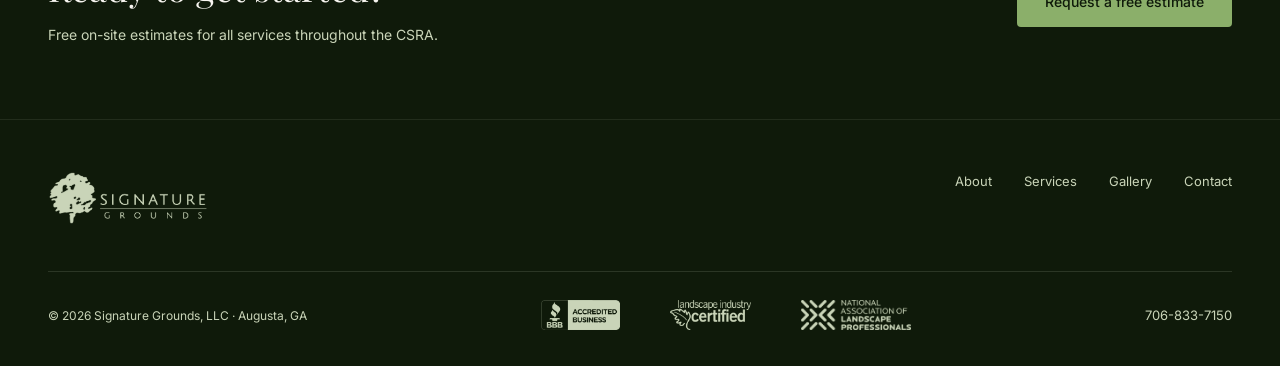
==== commit adb04c74: "Moved 'about' nav to first position; added physical address on contact page" ====
--- a/about.html
+++ b/about.html
@@ -27,9 +27,9 @@
   <nav class="nav" aria-label="Main navigation">
     <a href="index.html" class="nav-logo"><img src="images/logo.png" alt="Signature Grounds"></a>
     <ul class="nav-links">
+      <li><a href="about.html" aria-current="page">About</a></li>
       <li><a href="services.html">Services</a></li>
       <li><a href="gallery.html">Gallery</a></li>
-      <li><a href="about.html" aria-current="page">About</a></li>
       <li><a href="contact.html">Contact</a></li>
     </ul>
     <a href="contact.html" class="nav-cta">Get a free estimate</a>
@@ -180,14 +180,14 @@
     <div class="footer-top">
       <a href="index.html" class="footer-logo"><img src="images/logo.png" alt="Signature Grounds"></a>
       <ul class="footer-links">
+        <li><a href="about.html">About</a></li>
         <li><a href="services.html">Services</a></li>
         <li><a href="gallery.html">Gallery</a></li>
-        <li><a href="about.html">About</a></li>
         <li><a href="contact.html">Contact</a></li>
       </ul>
     </div>
     <div class="footer-bottom">
-      <p class="footer-copy">© <span id="copyright-year">2026</span> Signature Grounds, LLC · Augusta, GA</p>
+      <p class="footer-copy">&copy; <span id="copyright-year">2026</span> Signature Grounds, LLC · Augusta, GA</p>
       <div class="footer-badges">
         <a href="http://www.bbb.org" target="_blank"><img src="images/accreditations/bbb-logo.png" alt="BBB Accredited Business"></a>
         <a href="https://www.landscapeprofessionals.org" target="_blank"><img src="images/accreditations/landscape-industry-certified-logo.png" alt="Landscape Industry Certified"></a>
